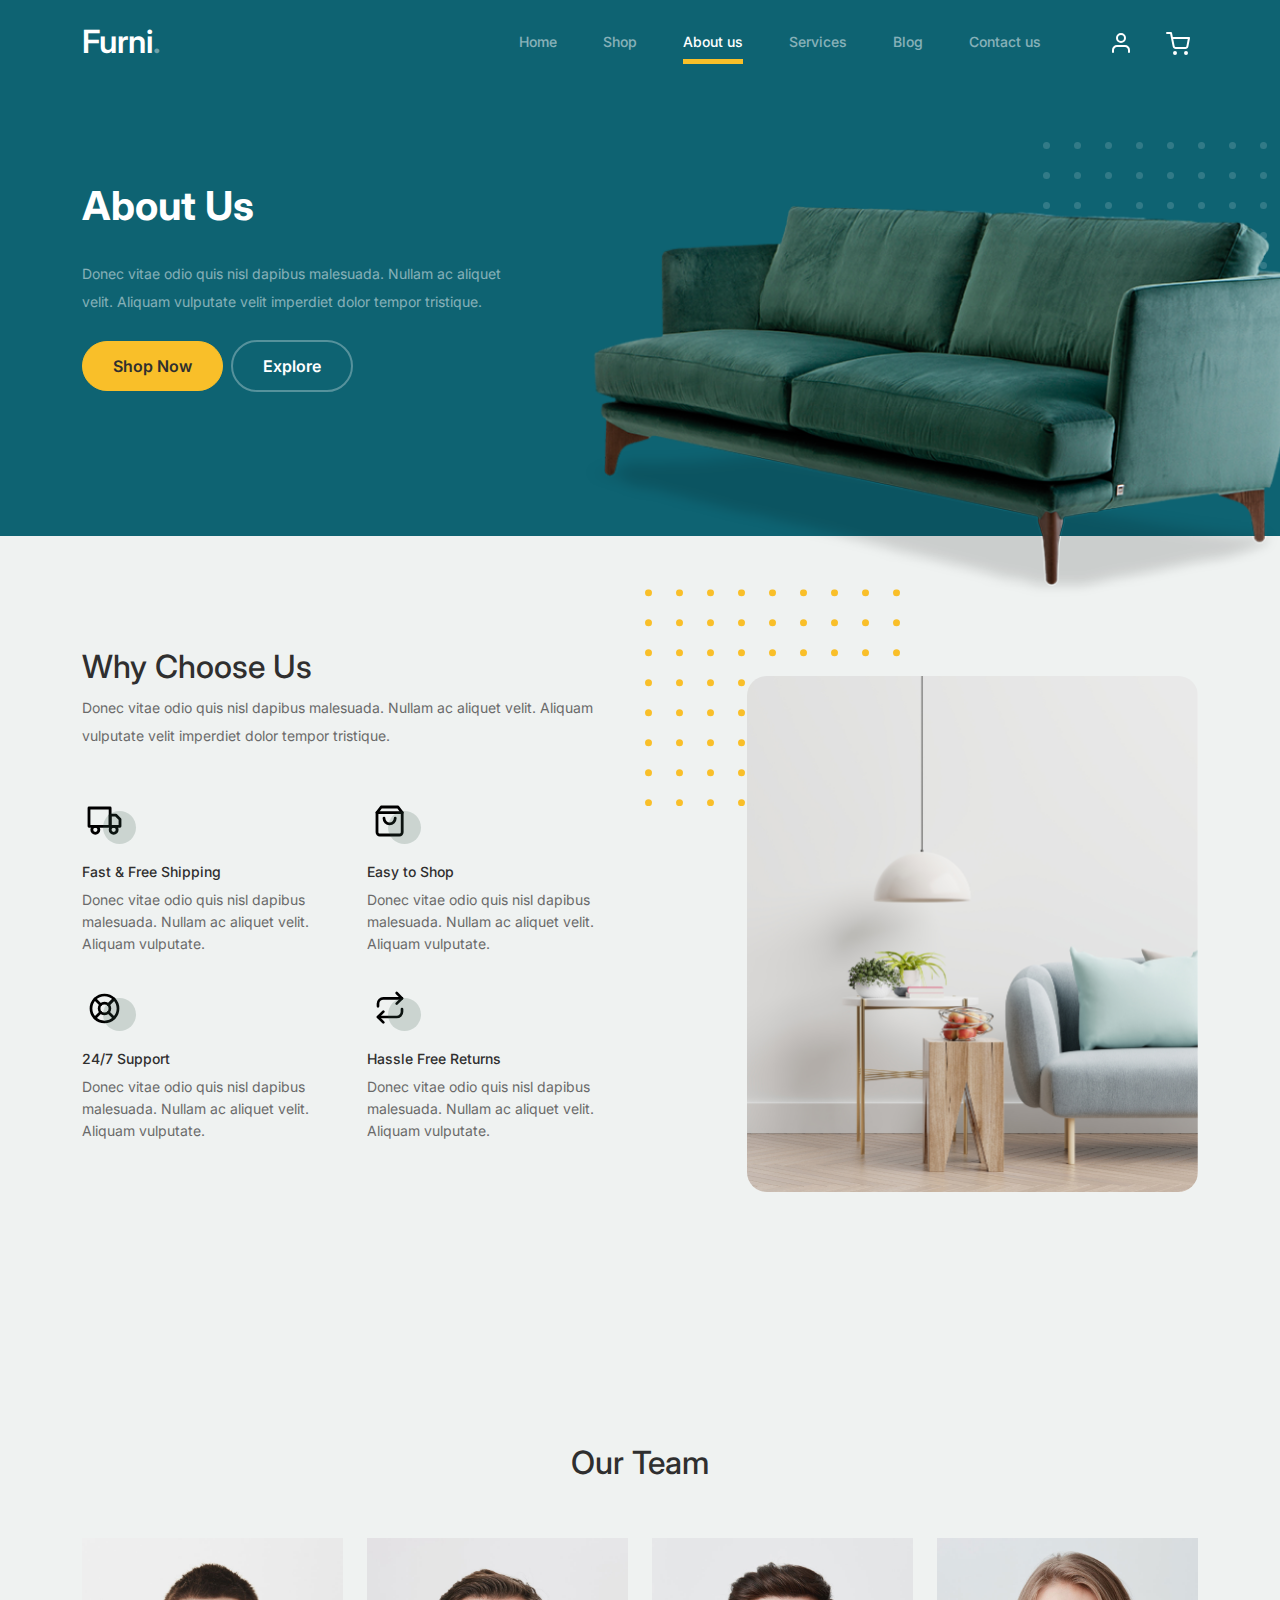
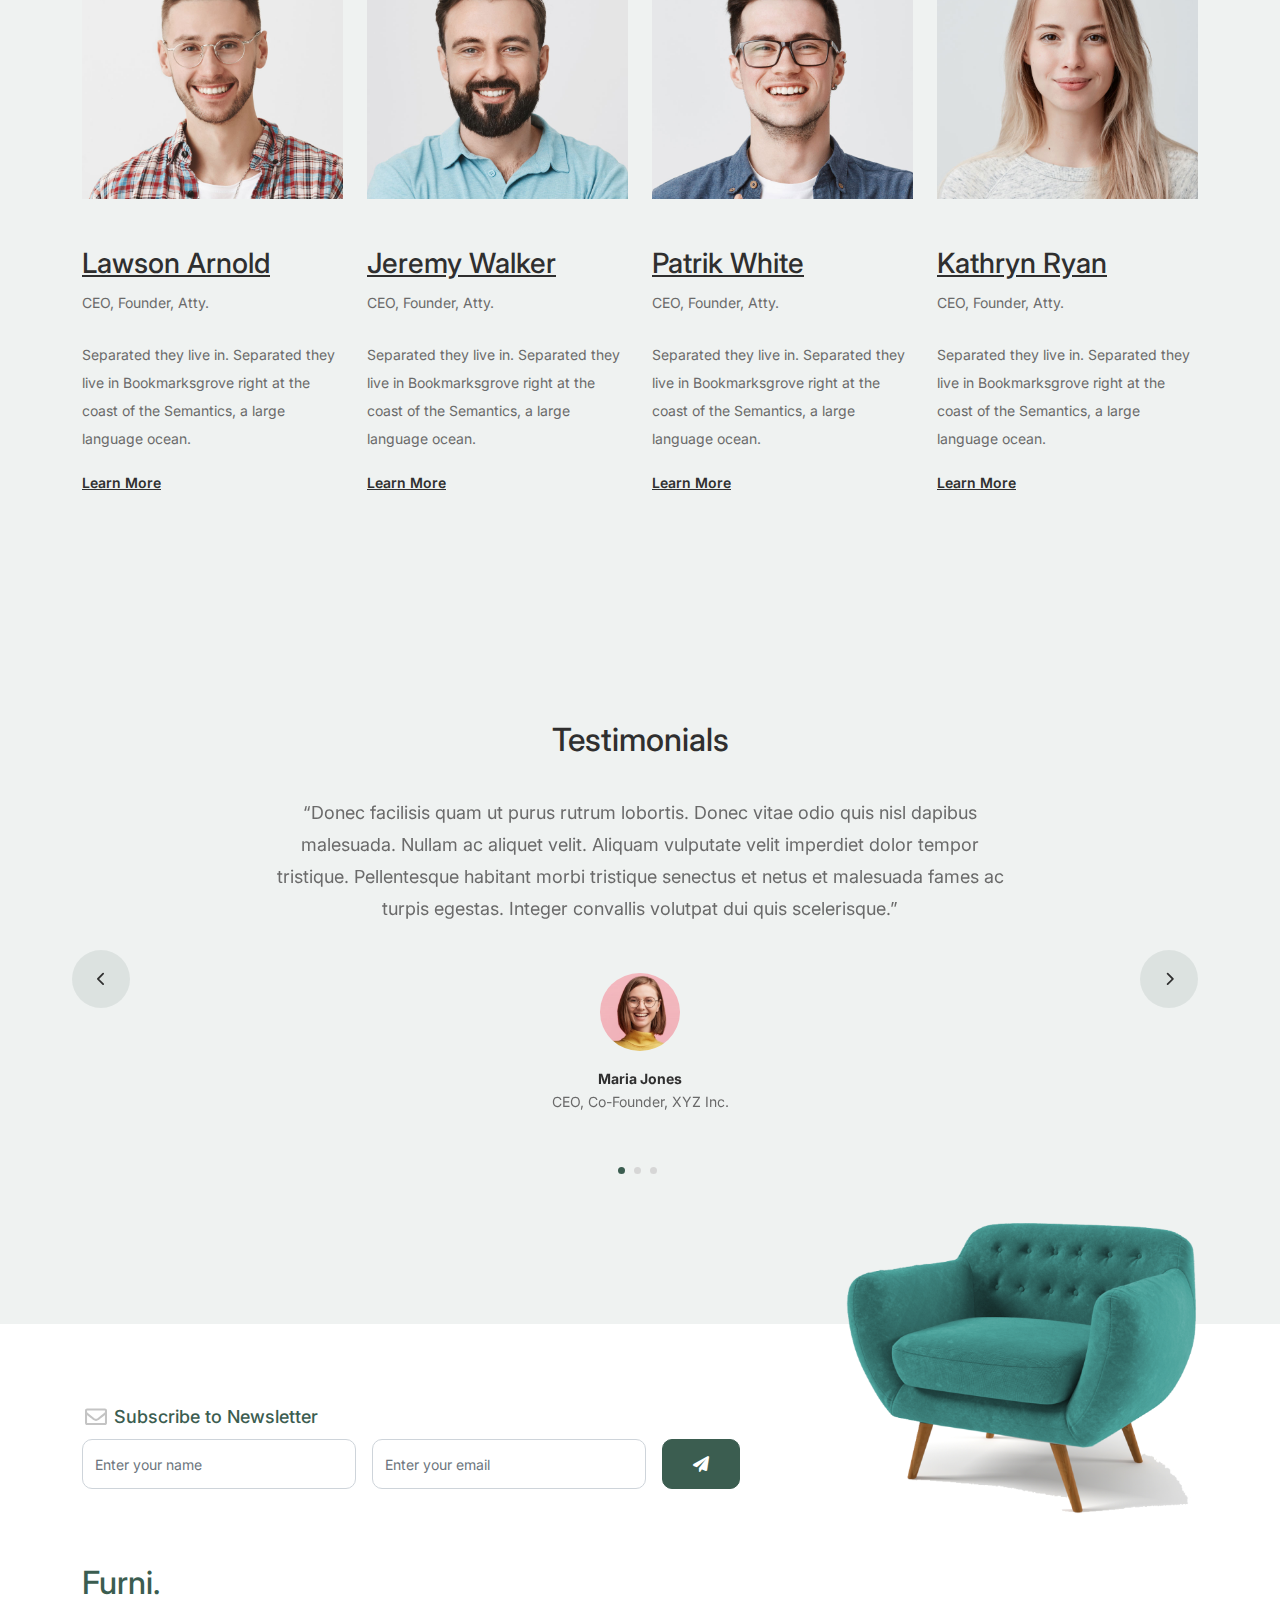
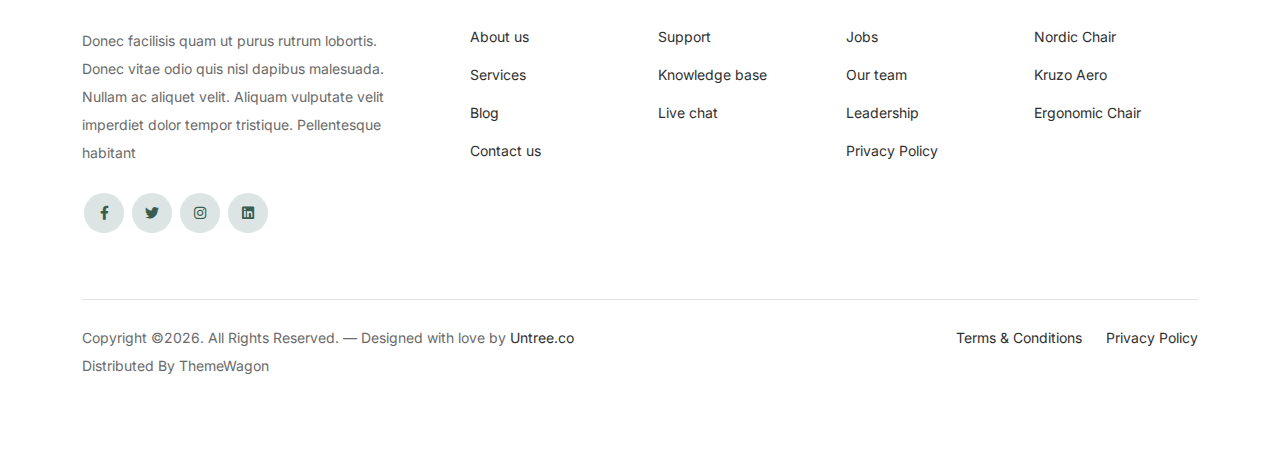
==== ShopSavvy+/about.html @ 0301f214 "Commit 1: Added Folder" ====
<!-- /*
* Bootstrap 5
* Template Name: Furni
* Template Author: Untree.co
* Template URI: https://untree.co/
* License: https://creativecommons.org/licenses/by/3.0/
*/ -->
<!doctype html>
<html lang="en">
<head>
  <meta charset="utf-8">
  <meta name="viewport" content="width=device-width, initial-scale=1, shrink-to-fit=no">
  <meta name="author" content="Untree.co">
  <link rel="shortcut icon" href="favicon.png">

  <meta name="description" content="" />
  <meta name="keywords" content="bootstrap, bootstrap4" />

		<!-- Bootstrap CSS -->
		<link href="css/bootstrap.min.css" rel="stylesheet">
		<link href="https://cdnjs.cloudflare.com/ajax/libs/font-awesome/6.0.0-beta3/css/all.min.css" rel="stylesheet">
		<link href="css/tiny-slider.css" rel="stylesheet">
		<link href="css/style.css" rel="stylesheet">
		<title>Furni Free Bootstrap 5 Template for Furniture and Interior Design Websites by Untree.co </title>
	</head>

	<body>

		<!-- Start Header/Navigation -->
		<nav class="custom-navbar navbar navbar navbar-expand-md navbar-dark bg-dark" arial-label="Furni navigation bar">

			<div class="container">
				<a class="navbar-brand" href="index.html">Furni<span>.</span></a>

				<button class="navbar-toggler" type="button" data-bs-toggle="collapse" data-bs-target="#navbarsFurni" aria-controls="navbarsFurni" aria-expanded="false" aria-label="Toggle navigation">
					<span class="navbar-toggler-icon"></span>
				</button>

				<div class="collapse navbar-collapse" id="navbarsFurni">
					<ul class="custom-navbar-nav navbar-nav ms-auto mb-2 mb-md-0">
						<li class="nav-item ">
							<a class="nav-link" href="index.html">Home</a>
						</li>
						<li><a class="nav-link" href="shop.html">Shop</a></li>
						<li class="active"><a class="nav-link" href="about.html">About us</a></li>
						<li><a class="nav-link" href="services.html">Services</a></li>
						<li><a class="nav-link" href="blog.html">Blog</a></li>
						<li><a class="nav-link" href="contact.html">Contact us</a></li>
					</ul>

					<ul class="custom-navbar-cta navbar-nav mb-2 mb-md-0 ms-5">
						<li><a class="nav-link" href="#"><img src="images/user.svg"></a></li>
						<li><a class="nav-link" href="cart.html"><img src="images/cart.svg"></a></li>
					</ul>
				</div>
			</div>
				
		</nav>
		<!-- End Header/Navigation -->

		<!-- Start Hero Section -->
			<div class="hero">
				<div class="container">
					<div class="row justify-content-between">
						<div class="col-lg-5">
							<div class="intro-excerpt">
								<h1>About Us</h1>
								<p class="mb-4">Donec vitae odio quis nisl dapibus malesuada. Nullam ac aliquet velit. Aliquam vulputate velit imperdiet dolor tempor tristique.</p>
								<p><a href="" class="btn btn-secondary me-2">Shop Now</a><a href="#" class="btn btn-white-outline">Explore</a></p>
							</div>
						</div>
						<div class="col-lg-7">
							<div class="hero-img-wrap">
								<img src="images/couch.png" class="img-fluid">
							</div>
						</div>
					</div>
				</div>
			</div>
		<!-- End Hero Section -->

		

		<!-- Start Why Choose Us Section -->
		<div class="why-choose-section">
			<div class="container">
				<div class="row justify-content-between align-items-center">
					<div class="col-lg-6">
						<h2 class="section-title">Why Choose Us</h2>
						<p>Donec vitae odio quis nisl dapibus malesuada. Nullam ac aliquet velit. Aliquam vulputate velit imperdiet dolor tempor tristique.</p>

						<div class="row my-5">
							<div class="col-6 col-md-6">
								<div class="feature">
									<div class="icon">
										<img src="images/truck.svg" alt="Image" class="imf-fluid">
									</div>
									<h3>Fast &amp; Free Shipping</h3>
									<p>Donec vitae odio quis nisl dapibus malesuada. Nullam ac aliquet velit. Aliquam vulputate.</p>
								</div>
							</div>

							<div class="col-6 col-md-6">
								<div class="feature">
									<div class="icon">
										<img src="images/bag.svg" alt="Image" class="imf-fluid">
									</div>
									<h3>Easy to Shop</h3>
									<p>Donec vitae odio quis nisl dapibus malesuada. Nullam ac aliquet velit. Aliquam vulputate.</p>
								</div>
							</div>

							<div class="col-6 col-md-6">
								<div class="feature">
									<div class="icon">
										<img src="images/support.svg" alt="Image" class="imf-fluid">
									</div>
									<h3>24/7 Support</h3>
									<p>Donec vitae odio quis nisl dapibus malesuada. Nullam ac aliquet velit. Aliquam vulputate.</p>
								</div>
							</div>

							<div class="col-6 col-md-6">
								<div class="feature">
									<div class="icon">
										<img src="images/return.svg" alt="Image" class="imf-fluid">
									</div>
									<h3>Hassle Free Returns</h3>
									<p>Donec vitae odio quis nisl dapibus malesuada. Nullam ac aliquet velit. Aliquam vulputate.</p>
								</div>
							</div>

						</div>
					</div>

					<div class="col-lg-5">
						<div class="img-wrap">
							<img src="images/why-choose-us-img.jpg" alt="Image" class="img-fluid">
						</div>
					</div>

				</div>
			</div>
		</div>
		<!-- End Why Choose Us Section -->

		<!-- Start Team Section -->
		<div class="untree_co-section">
			<div class="container">

				<div class="row mb-5">
					<div class="col-lg-5 mx-auto text-center">
						<h2 class="section-title">Our Team</h2>
					</div>
				</div>

				<div class="row">

					<!-- Start Column 1 -->
					<div class="col-12 col-md-6 col-lg-3 mb-5 mb-md-0">
						<img src="images/person_1.jpg" class="img-fluid mb-5">
						<h3 clas><a href="#"><span class="">Lawson</span> Arnold</a></h3>
            <span class="d-block position mb-4">CEO, Founder, Atty.</span>
            <p>Separated they live in.
            Separated they live in Bookmarksgrove right at the coast of the Semantics, a large language ocean.</p>
            <p class="mb-0"><a href="#" class="more dark">Learn More <span class="icon-arrow_forward"></span></a></p>
					</div> 
					<!-- End Column 1 -->

					<!-- Start Column 2 -->
					<div class="col-12 col-md-6 col-lg-3 mb-5 mb-md-0">
						<img src="images/person_2.jpg" class="img-fluid mb-5">

						<h3 clas><a href="#"><span class="">Jeremy</span> Walker</a></h3>
            <span class="d-block position mb-4">CEO, Founder, Atty.</span>
            <p>Separated they live in.
            Separated they live in Bookmarksgrove right at the coast of the Semantics, a large language ocean.</p>
            <p class="mb-0"><a href="#" class="more dark">Learn More <span class="icon-arrow_forward"></span></a></p>

					</div> 
					<!-- End Column 2 -->

					<!-- Start Column 3 -->
					<div class="col-12 col-md-6 col-lg-3 mb-5 mb-md-0">
						<img src="images/person_3.jpg" class="img-fluid mb-5">
						<h3 clas><a href="#"><span class="">Patrik</span> White</a></h3>
            <span class="d-block position mb-4">CEO, Founder, Atty.</span>
            <p>Separated they live in.
            Separated they live in Bookmarksgrove right at the coast of the Semantics, a large language ocean.</p>
            <p class="mb-0"><a href="#" class="more dark">Learn More <span class="icon-arrow_forward"></span></a></p>
					</div> 
					<!-- End Column 3 -->

					<!-- Start Column 4 -->
					<div class="col-12 col-md-6 col-lg-3 mb-5 mb-md-0">
						<img src="images/person_4.jpg" class="img-fluid mb-5">

						<h3 clas><a href="#"><span class="">Kathryn</span> Ryan</a></h3>
            <span class="d-block position mb-4">CEO, Founder, Atty.</span>
            <p>Separated they live in.
            Separated they live in Bookmarksgrove right at the coast of the Semantics, a large language ocean.</p>
            <p class="mb-0"><a href="#" class="more dark">Learn More <span class="icon-arrow_forward"></span></a></p>

          
					</div> 
					<!-- End Column 4 -->

					

				</div>
			</div>
		</div>
		<!-- End Team Section -->

		

		<!-- Start Testimonial Slider -->
		<div class="testimonial-section before-footer-section">
			<div class="container">
				<div class="row">
					<div class="col-lg-7 mx-auto text-center">
						<h2 class="section-title">Testimonials</h2>
					</div>
				</div>

				<div class="row justify-content-center">
					<div class="col-lg-12">
						<div class="testimonial-slider-wrap text-center">

							<div id="testimonial-nav">
								<span class="prev" data-controls="prev"><span class="fa fa-chevron-left"></span></span>
								<span class="next" data-controls="next"><span class="fa fa-chevron-right"></span></span>
							</div>

							<div class="testimonial-slider">
								
								<div class="item">
									<div class="row justify-content-center">
										<div class="col-lg-8 mx-auto">

											<div class="testimonial-block text-center">
												<blockquote class="mb-5">
													<p>&ldquo;Donec facilisis quam ut purus rutrum lobortis. Donec vitae odio quis nisl dapibus malesuada. Nullam ac aliquet velit. Aliquam vulputate velit imperdiet dolor tempor tristique. Pellentesque habitant morbi tristique senectus et netus et malesuada fames ac turpis egestas. Integer convallis volutpat dui quis scelerisque.&rdquo;</p>
												</blockquote>

												<div class="author-info">
													<div class="author-pic">
														<img src="images/person-1.png" alt="Maria Jones" class="img-fluid">
													</div>
													<h3 class="font-weight-bold">Maria Jones</h3>
													<span class="position d-block mb-3">CEO, Co-Founder, XYZ Inc.</span>
												</div>
											</div>

										</div>
									</div>
								</div> 
								<!-- END item -->

								<div class="item">
									<div class="row justify-content-center">
										<div class="col-lg-8 mx-auto">

											<div class="testimonial-block text-center">
												<blockquote class="mb-5">
													<p>&ldquo;Donec facilisis quam ut purus rutrum lobortis. Donec vitae odio quis nisl dapibus malesuada. Nullam ac aliquet velit. Aliquam vulputate velit imperdiet dolor tempor tristique. Pellentesque habitant morbi tristique senectus et netus et malesuada fames ac turpis egestas. Integer convallis volutpat dui quis scelerisque.&rdquo;</p>
												</blockquote>

												<div class="author-info">
													<div class="author-pic">
														<img src="images/person-1.png" alt="Maria Jones" class="img-fluid">
													</div>
													<h3 class="font-weight-bold">Maria Jones</h3>
													<span class="position d-block mb-3">CEO, Co-Founder, XYZ Inc.</span>
												</div>
											</div>

										</div>
									</div>
								</div> 
								<!-- END item -->

								<div class="item">
									<div class="row justify-content-center">
										<div class="col-lg-8 mx-auto">

											<div class="testimonial-block text-center">
												<blockquote class="mb-5">
													<p>&ldquo;Donec facilisis quam ut purus rutrum lobortis. Donec vitae odio quis nisl dapibus malesuada. Nullam ac aliquet velit. Aliquam vulputate velit imperdiet dolor tempor tristique. Pellentesque habitant morbi tristique senectus et netus et malesuada fames ac turpis egestas. Integer convallis volutpat dui quis scelerisque.&rdquo;</p>
												</blockquote>

												<div class="author-info">
													<div class="author-pic">
														<img src="images/person-1.png" alt="Maria Jones" class="img-fluid">
													</div>
													<h3 class="font-weight-bold">Maria Jones</h3>
													<span class="position d-block mb-3">CEO, Co-Founder, XYZ Inc.</span>
												</div>
											</div>

										</div>
									</div>
								</div> 
								<!-- END item -->

							</div>

						</div>
					</div>
				</div>
			</div>
		</div>
		<!-- End Testimonial Slider -->

		

		<!-- Start Footer Section -->
		<footer class="footer-section">
			<div class="container relative">

				<div class="sofa-img">
					<img src="images/sofa.png" alt="Image" class="img-fluid">
				</div>

				<div class="row">
					<div class="col-lg-8">
						<div class="subscription-form">
							<h3 class="d-flex align-items-center"><span class="me-1"><img src="images/envelope-outline.svg" alt="Image" class="img-fluid"></span><span>Subscribe to Newsletter</span></h3>

							<form action="#" class="row g-3">
								<div class="col-auto">
									<input type="text" class="form-control" placeholder="Enter your name">
								</div>
								<div class="col-auto">
									<input type="email" class="form-control" placeholder="Enter your email">
								</div>
								<div class="col-auto">
									<button class="btn btn-primary">
										<span class="fa fa-paper-plane"></span>
									</button>
								</div>
							</form>

						</div>
					</div>
				</div>

				<div class="row g-5 mb-5">
					<div class="col-lg-4">
						<div class="mb-4 footer-logo-wrap"><a href="#" class="footer-logo">Furni<span>.</span></a></div>
						<p class="mb-4">Donec facilisis quam ut purus rutrum lobortis. Donec vitae odio quis nisl dapibus malesuada. Nullam ac aliquet velit. Aliquam vulputate velit imperdiet dolor tempor tristique. Pellentesque habitant</p>

						<ul class="list-unstyled custom-social">
							<li><a href="#"><span class="fa fa-brands fa-facebook-f"></span></a></li>
							<li><a href="#"><span class="fa fa-brands fa-twitter"></span></a></li>
							<li><a href="#"><span class="fa fa-brands fa-instagram"></span></a></li>
							<li><a href="#"><span class="fa fa-brands fa-linkedin"></span></a></li>
						</ul>
					</div>

					<div class="col-lg-8">
						<div class="row links-wrap">
							<div class="col-6 col-sm-6 col-md-3">
								<ul class="list-unstyled">
									<li><a href="#">About us</a></li>
									<li><a href="#">Services</a></li>
									<li><a href="#">Blog</a></li>
									<li><a href="#">Contact us</a></li>
								</ul>
							</div>

							<div class="col-6 col-sm-6 col-md-3">
								<ul class="list-unstyled">
									<li><a href="#">Support</a></li>
									<li><a href="#">Knowledge base</a></li>
									<li><a href="#">Live chat</a></li>
								</ul>
							</div>

							<div class="col-6 col-sm-6 col-md-3">
								<ul class="list-unstyled">
									<li><a href="#">Jobs</a></li>
									<li><a href="#">Our team</a></li>
									<li><a href="#">Leadership</a></li>
									<li><a href="#">Privacy Policy</a></li>
								</ul>
							</div>

							<div class="col-6 col-sm-6 col-md-3">
								<ul class="list-unstyled">
									<li><a href="#">Nordic Chair</a></li>
									<li><a href="#">Kruzo Aero</a></li>
									<li><a href="#">Ergonomic Chair</a></li>
								</ul>
							</div>
						</div>
					</div>

				</div>

				<div class="border-top copyright">
					<div class="row pt-4">
						<div class="col-lg-6">
							<p class="mb-2 text-center text-lg-start">Copyright &copy;<script>document.write(new Date().getFullYear());</script>. All Rights Reserved. &mdash; Designed with love by <a href="https://untree.co">Untree.co</a> Distributed By <a hreff="https://themewagon.com">ThemeWagon</a>  <!-- License information: https://untree.co/license/ -->
            </p>
						</div>

						<div class="col-lg-6 text-center text-lg-end">
							<ul class="list-unstyled d-inline-flex ms-auto">
								<li class="me-4"><a href="#">Terms &amp; Conditions</a></li>
								<li><a href="#">Privacy Policy</a></li>
							</ul>
						</div>

					</div>
				</div>

			</div>
		</footer>
		<!-- End Footer Section -->	


		<script src="js/bootstrap.bundle.min.js"></script>
		<script src="js/tiny-slider.js"></script>
		<script src="js/custom.js"></script>
	</body>

</html>
---- ShopSavvy+/css/tiny-slider.css ----
.tns-outer{padding:0 !important}.tns-outer [hidden]{display:none !important}.tns-outer [aria-controls],.tns-outer [data-action]{cursor:pointer}.tns-slider{-webkit-transition:all 0s;-moz-transition:all 0s;transition:all 0s}.tns-slider>.tns-item{-webkit-box-sizing:border-box;-moz-box-sizing:border-box;box-sizing:border-box}.tns-horizontal.tns-subpixel{white-space:nowrap}.tns-horizontal.tns-subpixel>.tns-item{display:inline-block;vertical-align:top;white-space:normal}.tns-horizontal.tns-no-subpixel:after{content:'';display:table;clear:both}.tns-horizontal.tns-no-subpixel>.tns-item{float:left}.tns-horizontal.tns-carousel.tns-no-subpixel>.tns-item{margin-right:-100%}.tns-no-calc{position:relative;left:0}.tns-gallery{position:relative;left:0;min-height:1px}.tns-gallery>.tns-item{position:absolute;left:-100%;-webkit-transition:transform 0s, opacity 0s;-moz-transition:transform 0s, opacity 0s;transition:transform 0s, opacity 0s}.tns-gallery>.tns-slide-active{position:relative;left:auto !important}.tns-gallery>.tns-moving{-webkit-transition:all 0.25s;-moz-transition:all 0.25s;transition:all 0.25s}.tns-autowidth{display:inline-block}.tns-lazy-img{-webkit-transition:opacity 0.6s;-moz-transition:opacity 0.6s;transition:opacity 0.6s;opacity:0.6}.tns-lazy-img.tns-complete{opacity:1}.tns-ah{-webkit-transition:height 0s;-moz-transition:height 0s;transition:height 0s}.tns-ovh{overflow:hidden}.tns-visually-hidden{position:absolute;left:-10000em}.tns-transparent{opacity:0;visibility:hidden}.tns-fadeIn{opacity:1;filter:alpha(opacity=100);z-index:0}.tns-normal,.tns-fadeOut{opacity:0;filter:alpha(opacity=0);z-index:-1}.tns-vpfix{white-space:nowrap}.tns-vpfix>div,.tns-vpfix>li{display:inline-block}.tns-t-subp2{margin:0 auto;width:310px;position:relative;height:10px;overflow:hidden}.tns-t-ct{width:2333.3333333%;width:-webkit-calc(100% * 70 / 3);width:-moz-calc(100% * 70 / 3);width:calc(100% * 70 / 3);position:absolute;right:0}.tns-t-ct:after{content:'';display:table;clear:both}.tns-t-ct>div{width:1.4285714%;width:-webkit-calc(100% / 70);width:-moz-calc(100% / 70);width:calc(100% / 70);height:10px;float:left}

/*# sourceMappingURL=sourcemaps/tiny-slider.css.map */
---- ShopSavvy+/css/style.css ----
/*
* Template Name: UntreeStore
* Template Author: Untree.co
* Author URI: https://untree.co/
* License: https://creativecommons.org/licenses/by/3.0/
*/
@import url('https://fonts.googleapis.com/css2?family=Inter:wght@400;500;600;700;800&display=swap');
body {
  overflow-x: hidden;
  position: relative;
}

body {
  font-family: 'Inter', sans-serif;
  font-weight: 400;
  line-height: 28px;
  color: #6a6a6a;
  font-size: 14px;
  background-color: #eff2f1;
}

a {
  text-decoration: none;
  -webkit-transition: 0.3s all ease;
  -o-transition: 0.3s all ease;
  transition: 0.3s all ease;
  color: #2f2f2f;
  text-decoration: underline;
}
a:hover {
  color: #2f2f2f;
  text-decoration: none;
}
a.more {
  font-weight: 600;
}

.custom-navbar {
  background: rgb(14, 99, 114) !important;
  padding-top: 20px;
  padding-bottom: 20px;
}
.custom-navbar .navbar-brand {
  font-size: 32px;
  font-weight: 600;
}
.custom-navbar .navbar-brand > span {
  opacity: 0.4;
}
.custom-navbar .navbar-toggler {
  border-color: transparent;
}
.custom-navbar .navbar-toggler:active,
.custom-navbar .navbar-toggler:focus {
  -webkit-box-shadow: none;
  box-shadow: none;
  outline: none;
}
@media (min-width: 992px) {
  .custom-navbar .custom-navbar-nav li {
    margin-left: 15px;
    margin-right: 15px;
  }
}
.custom-navbar .custom-navbar-nav li a {
  font-weight: 500;
  color: #ffffff !important;
  opacity: 0.5;
  -webkit-transition: 0.3s all ease;
  -o-transition: 0.3s all ease;
  transition: 0.3s all ease;
  position: relative;
}
@media (min-width: 768px) {
  .custom-navbar .custom-navbar-nav li a:before {
    content: '';
    position: absolute;
    bottom: 0;
    left: 8px;
    right: 8px;
    background: #f9bf29;
    height: 5px;
    opacity: 1;
    visibility: visible;
    width: 0;
    -webkit-transition: 0.15s all ease-out;
    -o-transition: 0.15s all ease-out;
    transition: 0.15s all ease-out;
  }
}
.custom-navbar .custom-navbar-nav li a:hover {
  opacity: 1;
}
.custom-navbar .custom-navbar-nav li a:hover:before {
  width: calc(100% - 16px);
}
.custom-navbar .custom-navbar-nav li.active a {
  opacity: 1;
}
.custom-navbar .custom-navbar-nav li.active a:before {
  width: calc(100% - 16px);
}
.custom-navbar .custom-navbar-cta {
  margin-left: 0 !important;
  -webkit-box-orient: horizontal;
  -webkit-box-direction: normal;
  -ms-flex-direction: row;
  flex-direction: row;
}
@media (min-width: 768px) {
  .custom-navbar .custom-navbar-cta {
    margin-left: 40px !important;
  }
}
.custom-navbar .custom-navbar-cta li {
  margin-left: 0px;
  margin-right: 0px;
}
.custom-navbar .custom-navbar-cta li:first-child {
  margin-right: 20px;
}

.hero {
  background: rgb(14, 99, 114);
  padding: calc(4rem - 30px) 0 0rem 0;
}
@media (min-width: 768px) {
  .hero {
    padding: calc(4rem - 30px) 0 4rem 0;
  }
}
@media (min-width: 992px) {
  .hero {
    padding: calc(8rem - 30px) 0 8rem 0;
  }
}
.hero .intro-excerpt {
  position: relative;
  z-index: 4;
}
@media (min-width: 992px) {
  .hero .intro-excerpt {
    max-width: 450px;
  }
}
.hero h1 {
  font-weight: 700;
  color: #ffffff;
  margin-bottom: 30px;
}
@media (min-width: 1400px) {
  .hero h1 {
    font-size: 54px;
  }
}
.hero p {
  color: rgba(255, 255, 255, 0.5);
  margin-botom: 30px;
}
.hero .hero-img-wrap {
  position: relative;
}
.hero .hero-img-wrap img {
  position: relative;
  top: 0px;
  right: 0px;
  z-index: 2;
  max-width: 780px;
  left: -20px;
}
@media (min-width: 768px) {
  .hero .hero-img-wrap img {
    right: 0px;
    left: -100px;
  }
}
@media (min-width: 992px) {
  .hero .hero-img-wrap img {
    left: 0px;
    top: -80px;
    position: absolute;
    right: -50px;
  }
}
@media (min-width: 1200px) {
  .hero .hero-img-wrap img {
    left: 0px;
    top: -80px;
    right: -100px;
  }
}
.hero .hero-img-wrap:after {
  content: '';
  position: absolute;
  width: 255px;
  height: 217px;
  background-image: url('../images/dots-light.svg');
  background-size: contain;
  background-repeat: no-repeat;
  right: -100px;
  top: -0px;
}
@media (min-width: 1200px) {
  .hero .hero-img-wrap:after {
    top: -40px;
  }
}

.btn {
  font-weight: 600;
  padding: 12px 30px;
  border-radius: 30px;
  color: #ffffff;
  background: #2f2f2f;
  border-color: #2f2f2f;
}
.btn:hover {
  color: #ffffff;
  background: #222222;
  border-color: #222222;
}
.btn:active,
.btn:focus {
  outline: none !important;
  -webkit-box-shadow: none;
  box-shadow: none;
}
.btn.btn-primary {
  background: #3b5d50;
  border-color: #3b5d50;
}
.btn.btn-primary:hover {
  background: #314d43;
  border-color: #314d43;
}
.btn.btn-secondary {
  color: #2f2f2f;
  background: #f9bf29;
  border-color: #f9bf29;
}
.btn.btn-secondary:hover {
  background: #f8b810;
  border-color: #f8b810;
}
.btn.btn-white-outline {
  background: transparent;
  border-width: 2px;
  border-color: rgba(255, 255, 255, 0.3);
}
.btn.btn-white-outline:hover {
  border-color: white;
  color: #ffffff;
}

.section-title {
  color: #2f2f2f;
}

.product-section {
  padding: 7rem 0;
}
.product-section .product-item {
  text-align: center;
  text-decoration: none;
  display: block;
  position: relative;
  padding-bottom: 50px;
  cursor: pointer;
}
.product-section .product-item .product-thumbnail {
  margin-bottom: 30px;
  position: relative;
  top: 0;
  -webkit-transition: 0.3s all ease;
  -o-transition: 0.3s all ease;
  transition: 0.3s all ease;
}
.product-section .product-item h3 {
  font-weight: 600;
  font-size: 16px;
}
.product-section .product-item strong {
  font-weight: 800 !important;
  font-size: 18px !important;
}
.product-section .product-item h3,
.product-section .product-item strong {
  color: #2f2f2f;
  text-decoration: none;
}
.product-section .product-item .icon-cross {
  position: absolute;
  width: 35px;
  height: 35px;
  display: inline-block;
  background: #2f2f2f;
  bottom: 15px;
  left: 50%;
  -webkit-transform: translateX(-50%);
  -ms-transform: translateX(-50%);
  transform: translateX(-50%);
  margin-bottom: -17.5px;
  border-radius: 50%;
  opacity: 0;
  visibility: hidden;
  -webkit-transition: 0.3s all ease;
  -o-transition: 0.3s all ease;
  transition: 0.3s all ease;
}
.product-section .product-item .icon-cross img {
  position: absolute;
  left: 50%;
  top: 50%;
  -webkit-transform: translate(-50%, -50%);
  -ms-transform: translate(-50%, -50%);
  transform: translate(-50%, -50%);
}
.product-section .product-item:before {
  bottom: 0;
  left: 0;
  right: 0;
  position: absolute;
  content: '';
  background: #dce5e4;
  height: 0%;
  z-index: -1;
  border-radius: 10px;
  -webkit-transition: 0.3s all ease;
  -o-transition: 0.3s all ease;
  transition: 0.3s all ease;
}
.product-section .product-item:hover .product-thumbnail {
  top: -25px;
}
.product-section .product-item:hover .icon-cross {
  bottom: 0;
  opacity: 1;
  visibility: visible;
}
.product-section .product-item:hover:before {
  height: 70%;
}

.why-choose-section {
  padding: 7rem 0;
}
.why-choose-section .img-wrap {
  position: relative;
}
.why-choose-section .img-wrap:before {
  position: absolute;
  content: '';
  width: 255px;
  height: 217px;
  background-image: url('../images/dots-yellow.svg');
  background-repeat: no-repeat;
  background-size: contain;
  -webkit-transform: translate(-40%, -40%);
  -ms-transform: translate(-40%, -40%);
  transform: translate(-40%, -40%);
  z-index: -1;
}
.why-choose-section .img-wrap img {
  border-radius: 20px;
}

.feature {
  margin-bottom: 30px;
}
.feature .icon {
  display: inline-block;
  position: relative;
  margin-bottom: 20px;
}
.feature .icon:before {
  content: '';
  width: 33px;
  height: 33px;
  position: absolute;
  background: rgba(59, 93, 80, 0.2);
  border-radius: 50%;
  right: -8px;
  bottom: 0;
}
.feature h3 {
  font-size: 14px;
  color: #2f2f2f;
}
.feature p {
  font-size: 14px;
  line-height: 22px;
  color: #6a6a6a;
}

.we-help-section {
  padding: 7rem 0;
}
.we-help-section .imgs-grid {
  display: -ms-grid;
  display: grid;
  -ms-grid-columns: (1fr) [27];
  grid-template-columns: repeat(27, 1fr);
  position: relative;
}
.we-help-section .imgs-grid:before {
  position: absolute;
  content: '';
  width: 255px;
  height: 217px;
  background-image: url('../images/dots-green.svg');
  background-size: contain;
  background-repeat: no-repeat;
  -webkit-transform: translate(-40%, -40%);
  -ms-transform: translate(-40%, -40%);
  transform: translate(-40%, -40%);
  z-index: -1;
}
.we-help-section .imgs-grid .grid {
  position: relative;
}
.we-help-section .imgs-grid .grid img {
  border-radius: 20px;
  max-width: 100%;
}
.we-help-section .imgs-grid .grid.grid-1 {
  -ms-grid-column: 1;
  -ms-grid-column-span: 18;
  grid-column: 1 / span 18;
  -ms-grid-row: 1;
  -ms-grid-row-span: 27;
  grid-row: 1 / span 27;
}
.we-help-section .imgs-grid .grid.grid-2 {
  -ms-grid-column: 19;
  -ms-grid-column-span: 27;
  grid-column: 19 / span 27;
  -ms-grid-row: 1;
  -ms-grid-row-span: 5;
  grid-row: 1 / span 5;
  padding-left: 20px;
}
.we-help-section .imgs-grid .grid.grid-3 {
  -ms-grid-column: 14;
  -ms-grid-column-span: 16;
  grid-column: 14 / span 16;
  -ms-grid-row: 6;
  -ms-grid-row-span: 27;
  grid-row: 6 / span 27;
  padding-top: 20px;
}

.custom-list {
  width: 100%;
}
.custom-list li {
  display: inline-block;
  width: calc(50% - 20px);
  margin-bottom: 12px;
  line-height: 1.5;
  position: relative;
  padding-left: 20px;
}
.custom-list li:before {
  content: '';
  width: 8px;
  height: 8px;
  border-radius: 50%;
  border: 2px solid #3b5d50;
  position: absolute;
  left: 0;
  top: 8px;
}

.popular-product {
  padding: 0 0 7rem 0;
}
.popular-product .product-item-sm h3 {
  font-size: 14px;
  font-weight: 700;
  color: #2f2f2f;
}
.popular-product .product-item-sm a {
  text-decoration: none;
  color: #2f2f2f;
  -webkit-transition: 0.3s all ease;
  -o-transition: 0.3s all ease;
  transition: 0.3s all ease;
}
.popular-product .product-item-sm a:hover {
  color: rgba(47, 47, 47, 0.5);
}
.popular-product .product-item-sm p {
  line-height: 1.4;
  margin-bottom: 10px;
  font-size: 14px;
}
.popular-product .product-item-sm .thumbnail {
  margin-right: 10px;
  -webkit-box-flex: 0;
  -ms-flex: 0 0 120px;
  flex: 0 0 120px;
  position: relative;
}
.popular-product .product-item-sm .thumbnail:before {
  content: '';
  position: absolute;
  border-radius: 20px;
  background: #dce5e4;
  width: 98px;
  height: 98px;
  top: 50%;
  left: 50%;
  -webkit-transform: translate(-50%, -50%);
  -ms-transform: translate(-50%, -50%);
  transform: translate(-50%, -50%);
  z-index: -1;
}

.testimonial-section {
  padding: 3rem 0 7rem 0;
}

.testimonial-slider-wrap {
  position: relative;
}
.testimonial-slider-wrap .tns-inner {
  padding-top: 30px;
}
.testimonial-slider-wrap .item .testimonial-block blockquote {
  font-size: 16px;
}
@media (min-width: 768px) {
  .testimonial-slider-wrap .item .testimonial-block blockquote {
    line-height: 32px;
    font-size: 18px;
  }
}
.testimonial-slider-wrap .item .testimonial-block .author-info .author-pic {
  margin-bottom: 20px;
}
.testimonial-slider-wrap .item .testimonial-block .author-info .author-pic img {
  max-width: 80px;
  border-radius: 50%;
}
.testimonial-slider-wrap .item .testimonial-block .author-info h3 {
  font-size: 14px;
  font-weight: 700;
  color: #2f2f2f;
  margin-bottom: 0;
}
.testimonial-slider-wrap #testimonial-nav {
  position: absolute;
  top: 50%;
  z-index: 99;
  width: 100%;
  display: none;
}
@media (min-width: 768px) {
  .testimonial-slider-wrap #testimonial-nav {
    display: block;
  }
}
.testimonial-slider-wrap #testimonial-nav > span {
  cursor: pointer;
  position: absolute;
  width: 58px;
  height: 58px;
  line-height: 58px;
  border-radius: 50%;
  background: rgba(59, 93, 80, 0.1);
  color: #2f2f2f;
  -webkit-transition: 0.3s all ease;
  -o-transition: 0.3s all ease;
  transition: 0.3s all ease;
}
.testimonial-slider-wrap #testimonial-nav > span:hover {
  background: #3b5d50;
  color: #ffffff;
}
.testimonial-slider-wrap #testimonial-nav .prev {
  left: -10px;
}
.testimonial-slider-wrap #testimonial-nav .next {
  right: 0;
}
.testimonial-slider-wrap .tns-nav {
  position: absolute;
  bottom: -50px;
  left: 50%;
  -webkit-transform: translateX(-50%);
  -ms-transform: translateX(-50%);
  transform: translateX(-50%);
}
.testimonial-slider-wrap .tns-nav button {
  background: none;
  border: none;
  display: inline-block;
  position: relative;
  width: 0 !important;
  height: 7px !important;
  margin: 2px;
}
.testimonial-slider-wrap .tns-nav button:active,
.testimonial-slider-wrap .tns-nav button:focus,
.testimonial-slider-wrap .tns-nav button:hover {
  outline: none;
  -webkit-box-shadow: none;
  box-shadow: none;
  background: none;
}
.testimonial-slider-wrap .tns-nav button:before {
  display: block;
  width: 7px;
  height: 7px;
  left: 0;
  top: 0;
  position: absolute;
  content: '';
  border-radius: 50%;
  -webkit-transition: 0.3s all ease;
  -o-transition: 0.3s all ease;
  transition: 0.3s all ease;
  background-color: #d6d6d6;
}
.testimonial-slider-wrap .tns-nav button:hover:before,
.testimonial-slider-wrap .tns-nav button.tns-nav-active:before {
  background-color: #3b5d50;
}

.before-footer-section {
  padding: 7rem 0 12rem 0 !important;
}

.blog-section {
  padding: 7rem 0 12rem 0;
}
.blog-section .post-entry a {
  text-decoration: none;
}
.blog-section .post-entry .post-thumbnail {
  display: block;
  margin-bottom: 20px;
}
.blog-section .post-entry .post-thumbnail img {
  border-radius: 20px;
  -webkit-transition: 0.3s all ease;
  -o-transition: 0.3s all ease;
  transition: 0.3s all ease;
}
.blog-section .post-entry .post-content-entry {
  padding-left: 15px;
  padding-right: 15px;
}
.blog-section .post-entry .post-content-entry h3 {
  font-size: 16px;
  margin-bottom: 0;
  font-weight: 600;
  margin-bottom: 7px;
}
.blog-section .post-entry .post-content-entry .meta {
  font-size: 14px;
}
.blog-section .post-entry .post-content-entry .meta a {
  font-weight: 600;
}
.blog-section .post-entry:hover .post-thumbnail img,
.blog-section .post-entry:focus .post-thumbnail img {
  opacity: 0.7;
}

.footer-section {
  padding: 80px 0;
  background: #ffffff;
}
.footer-section .relative {
  position: relative;
}
.footer-section a {
  text-decoration: none;
  color: #2f2f2f;
  -webkit-transition: 0.3s all ease;
  -o-transition: 0.3s all ease;
  transition: 0.3s all ease;
}
.footer-section a:hover {
  color: rgba(47, 47, 47, 0.5);
}
.footer-section .subscription-form {
  margin-bottom: 40px;
  position: relative;
  z-index: 2;
  margin-top: 100px;
}
@media (min-width: 992px) {
  .footer-section .subscription-form {
    margin-top: 0px;
    margin-bottom: 80px;
  }
}
.footer-section .subscription-form h3 {
  font-size: 18px;
  font-weight: 500;
  color: #3b5d50;
}
.footer-section .subscription-form .form-control {
  height: 50px;
  border-radius: 10px;
  font-family: 'Inter', sans-serif;
}
.footer-section .subscription-form .form-control:active,
.footer-section .subscription-form .form-control:focus {
  outline: none;
  -webkit-box-shadow: none;
  box-shadow: none;
  border-color: #3b5d50;
  -webkit-box-shadow: 0 1px 4px 0 rgba(0, 0, 0, 0.2);
  box-shadow: 0 1px 4px 0 rgba(0, 0, 0, 0.2);
}
.footer-section .subscription-form .form-control::-webkit-input-placeholder {
  font-size: 14px;
}
.footer-section .subscription-form .form-control::-moz-placeholder {
  font-size: 14px;
}
.footer-section .subscription-form .form-control:-ms-input-placeholder {
  font-size: 14px;
}
.footer-section .subscription-form .form-control:-moz-placeholder {
  font-size: 14px;
}
.footer-section .subscription-form .btn {
  border-radius: 10px !important;
}
.footer-section .sofa-img {
  position: absolute;
  top: -200px;
  z-index: 1;
  right: 0;
}
.footer-section .sofa-img img {
  max-width: 380px;
}
.footer-section .links-wrap {
  margin-top: 0px;
}
@media (min-width: 992px) {
  .footer-section .links-wrap {
    margin-top: 54px;
  }
}
.footer-section .links-wrap ul li {
  margin-bottom: 10px;
}
.footer-section .footer-logo-wrap .footer-logo {
  font-size: 32px;
  font-weight: 500;
  text-decoration: none;
  color: #3b5d50;
}
.footer-section .custom-social li {
  margin: 2px;
  display: inline-block;
}
.footer-section .custom-social li a {
  width: 40px;
  height: 40px;
  text-align: center;
  line-height: 40px;
  display: inline-block;
  background: #dce5e4;
  color: #3b5d50;
  border-radius: 50%;
}
.footer-section .custom-social li a:hover {
  background: #3b5d50;
  color: #ffffff;
}
.footer-section .border-top {
  border-color: #dce5e4;
}
.footer-section .border-top.copyright {
  font-size: 14px !important;
}

.untree_co-section {
  padding: 7rem 0;
}

.form-control {
  height: 50px;
  border-radius: 10px;
  font-family: 'Inter', sans-serif;
}
.form-control:active,
.form-control:focus {
  outline: none;
  -webkit-box-shadow: none;
  box-shadow: none;
  border-color: #3b5d50;
  -webkit-box-shadow: 0 1px 4px 0 rgba(0, 0, 0, 0.2);
  box-shadow: 0 1px 4px 0 rgba(0, 0, 0, 0.2);
}
.form-control::-webkit-input-placeholder {
  font-size: 14px;
}
.form-control::-moz-placeholder {
  font-size: 14px;
}
.form-control:-ms-input-placeholder {
  font-size: 14px;
}
.form-control:-moz-placeholder {
  font-size: 14px;
}

.service {
  line-height: 1.5;
}
.service .service-icon {
  border-radius: 10px;
  -webkit-box-flex: 0;
  -ms-flex: 0 0 50px;
  flex: 0 0 50px;
  height: 50px;
  line-height: 50px;
  text-align: center;
  background: #3b5d50;
  margin-right: 20px;
  color: #ffffff;
}

textarea {
  height: auto !important;
}

.site-blocks-table {
  overflow: auto;
}
.site-blocks-table .product-thumbnail {
  width: 200px;
}
.site-blocks-table .btn {
  padding: 2px 10px;
}
.site-blocks-table thead th {
  padding: 30px;
  text-align: center;
  border-width: 0px !important;
  vertical-align: middle;
  color: rgba(0, 0, 0, 0.8);
  font-size: 18px;
}
.site-blocks-table td {
  padding: 20px;
  text-align: center;
  vertical-align: middle;
  color: rgba(0, 0, 0, 0.8);
}
.site-blocks-table tbody tr:first-child td {
  border-top: 1px solid #3b5d50 !important;
}
.site-blocks-table .btn {
  background: none !important;
  color: #000000;
  border: none;
  height: auto !important;
}

.site-block-order-table th {
  border-top: none !important;
  border-bottom-width: 1px !important;
}

.site-block-order-table td,
.site-block-order-table th {
  color: #000000;
}

.couponcode-wrap input {
  border-radius: 10px !important;
}

.text-primary {
  color: #3b5d50 !important;
}

.thankyou-icon {
  position: relative;
  color: #3b5d50;
}
.thankyou-icon:before {
  position: absolute;
  content: '';
  width: 50px;
  height: 50px;
  border-radius: 50%;
  background: rgba(59, 93, 80, 0.2);
}
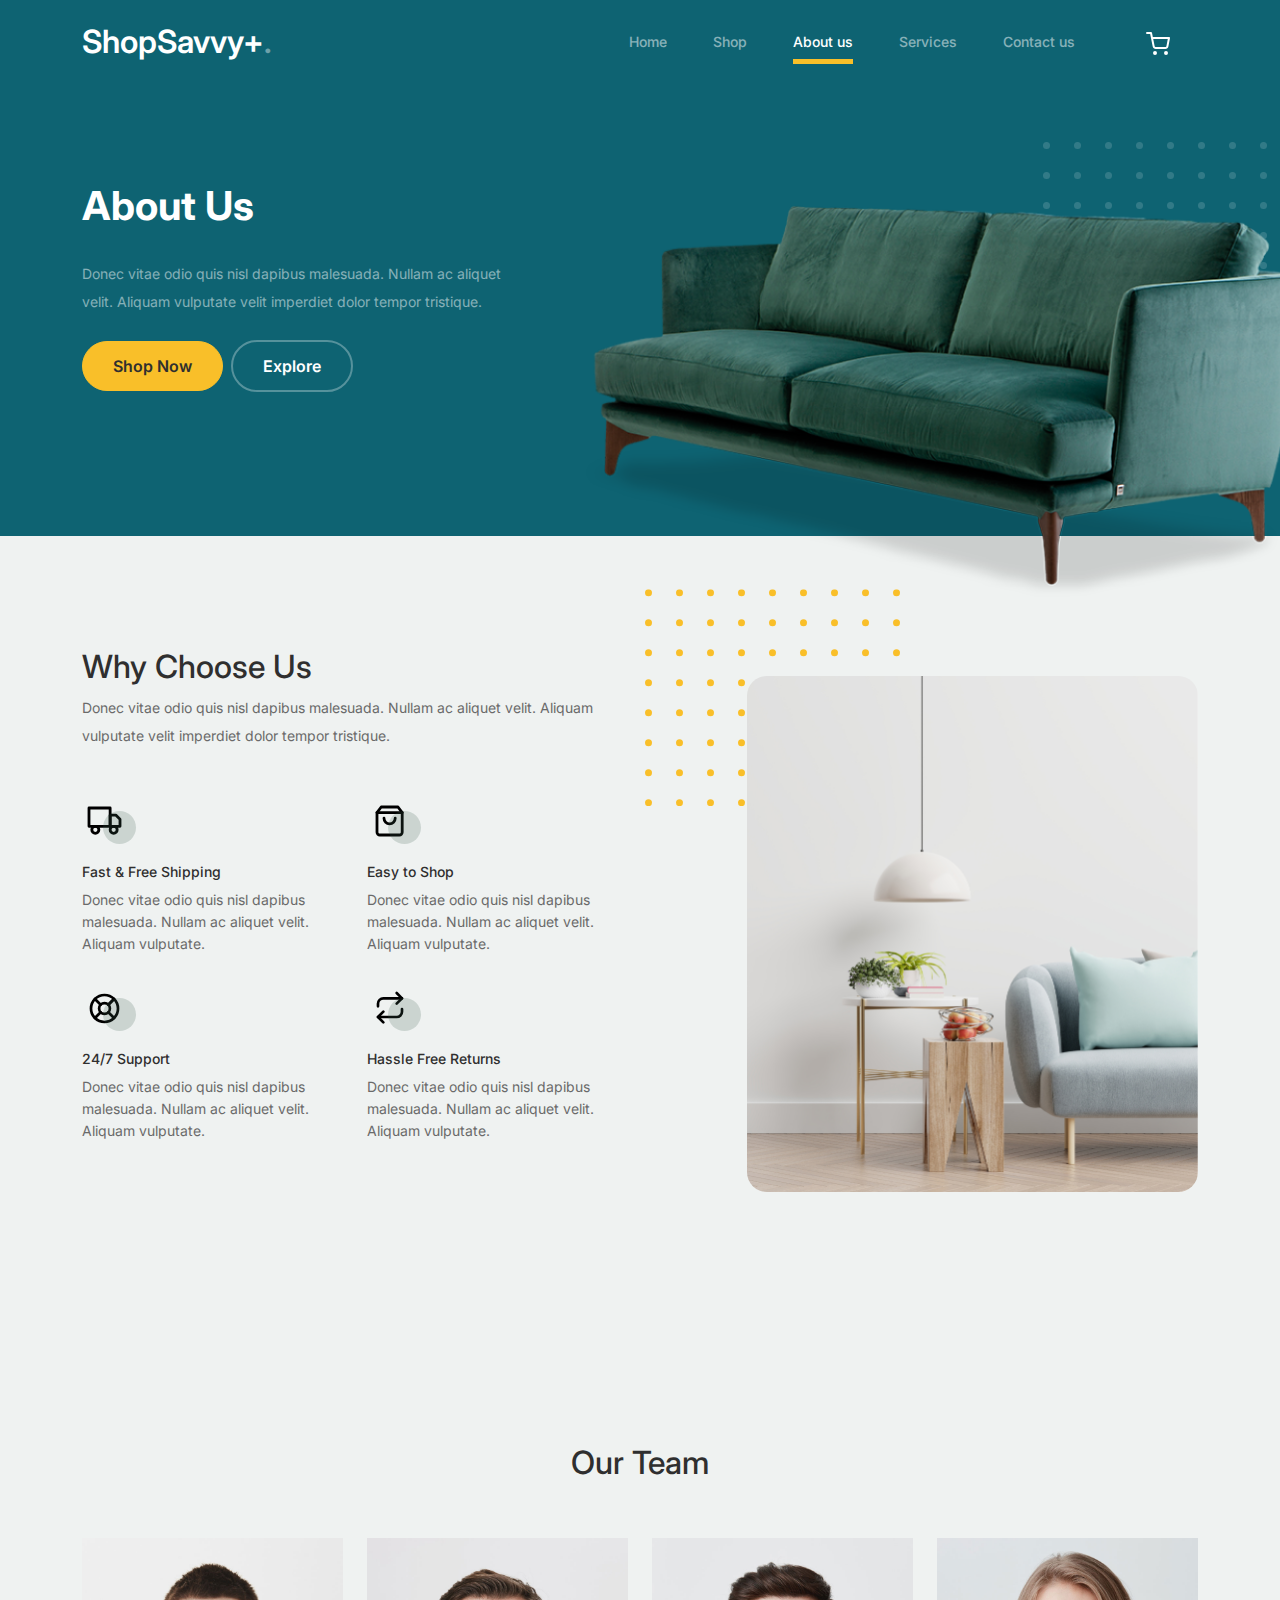
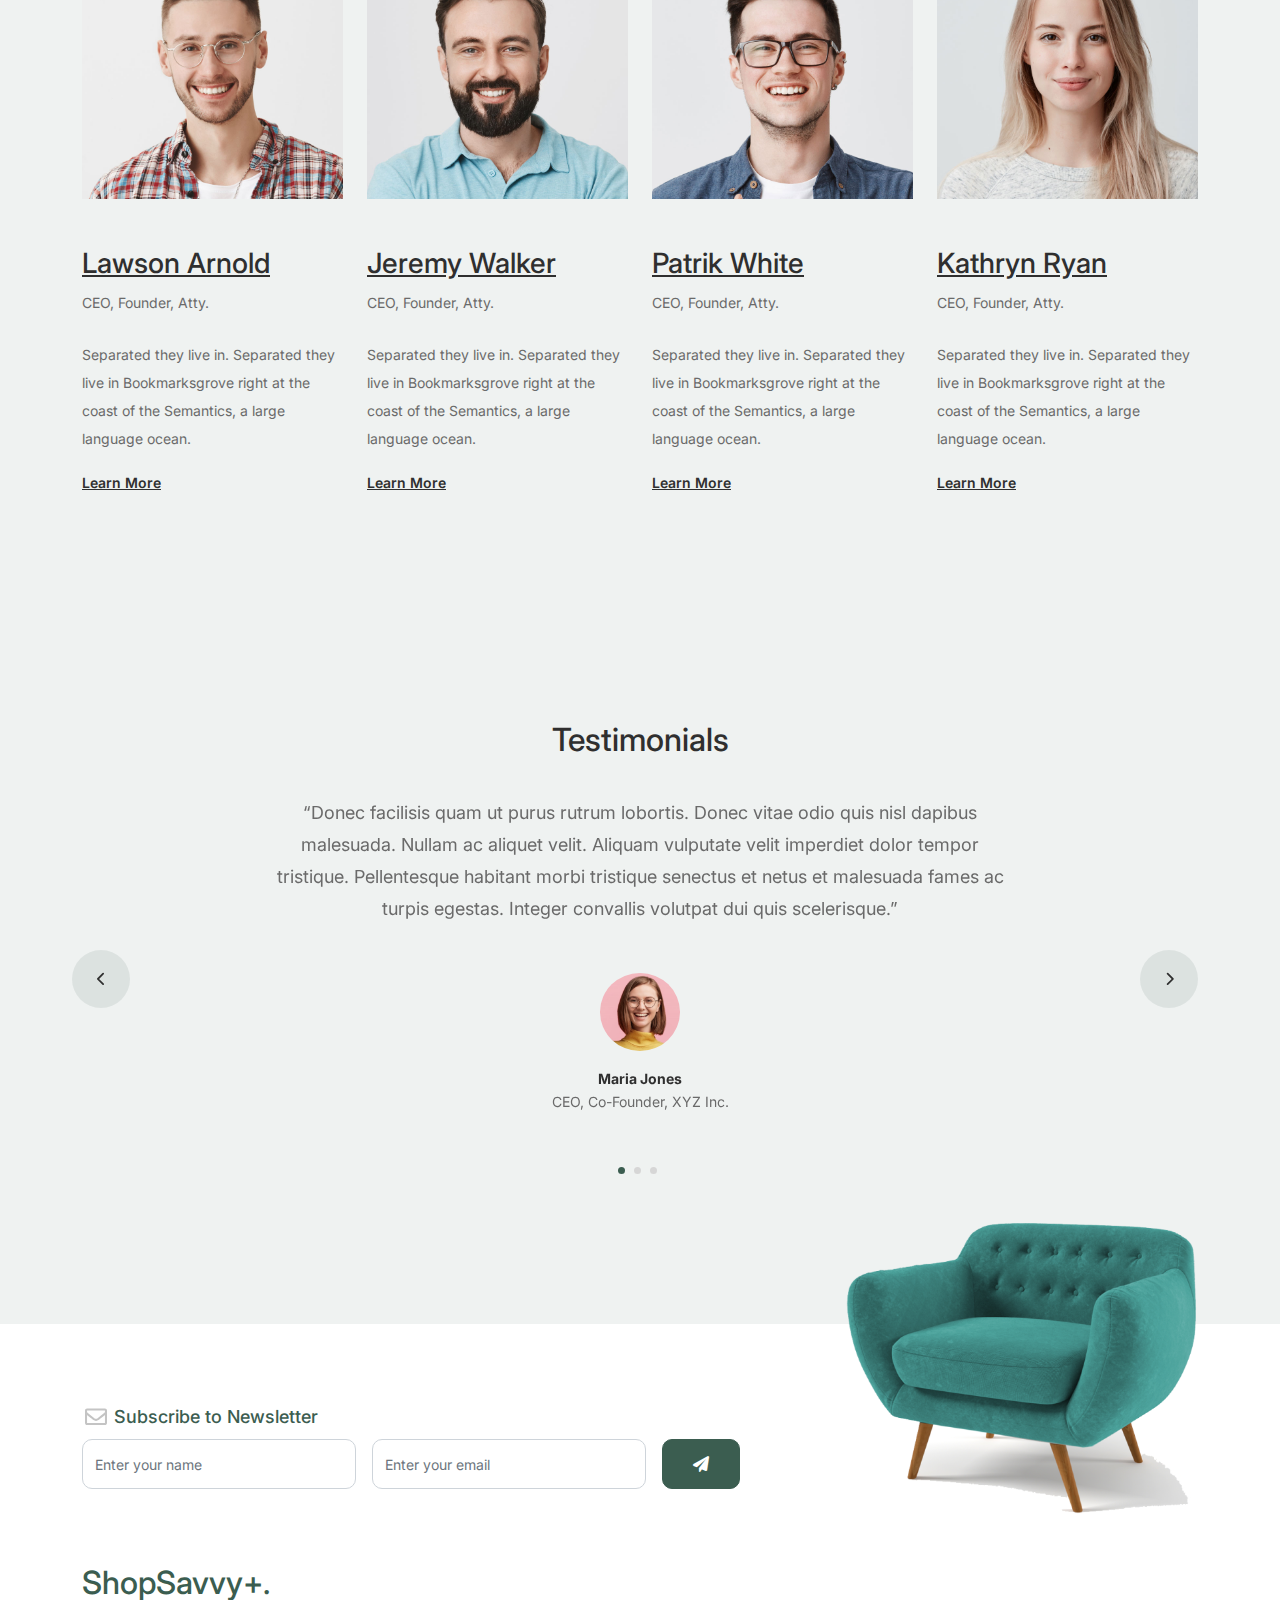
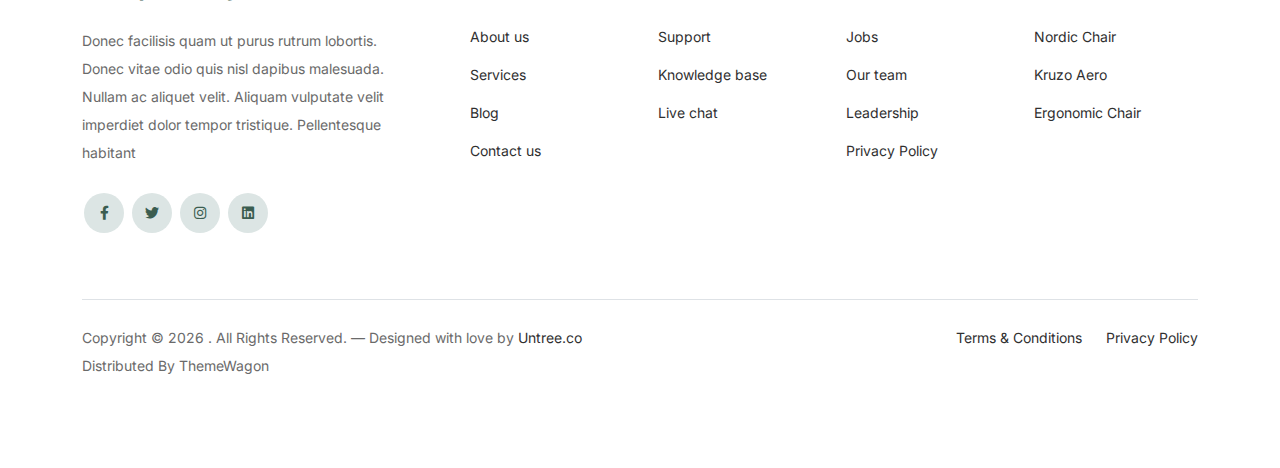
==== commit 4c6fa933: "Commit 2: Navbar Changes" ====
--- a/ShopSavvy+/about.html
+++ b/ShopSavvy+/about.html
@@ -1,428 +1,562 @@
 <!-- /*
 * Bootstrap 5
-* Template Name: Furni
+* Template Name: ShopSavvy+
 * Template Author: Untree.co
 * Template URI: https://untree.co/
 * License: https://creativecommons.org/licenses/by/3.0/
 */ -->
-<!doctype html>
+<!DOCTYPE html>
 <html lang="en">
-<head>
-  <meta charset="utf-8">
-  <meta name="viewport" content="width=device-width, initial-scale=1, shrink-to-fit=no">
-  <meta name="author" content="Untree.co">
-  <link rel="shortcut icon" href="favicon.png">
-
-  <meta name="description" content="" />
-  <meta name="keywords" content="bootstrap, bootstrap4" />
-
-		<!-- Bootstrap CSS -->
-		<link href="css/bootstrap.min.css" rel="stylesheet">
-		<link href="https://cdnjs.cloudflare.com/ajax/libs/font-awesome/6.0.0-beta3/css/all.min.css" rel="stylesheet">
-		<link href="css/tiny-slider.css" rel="stylesheet">
-		<link href="css/style.css" rel="stylesheet">
-		<title>Furni Free Bootstrap 5 Template for Furniture and Interior Design Websites by Untree.co </title>
-	</head>
-
-	<body>
-
-		<!-- Start Header/Navigation -->
-		<nav class="custom-navbar navbar navbar navbar-expand-md navbar-dark bg-dark" arial-label="Furni navigation bar">
-
-			<div class="container">
-				<a class="navbar-brand" href="index.html">Furni<span>.</span></a>
-
-				<button class="navbar-toggler" type="button" data-bs-toggle="collapse" data-bs-target="#navbarsFurni" aria-controls="navbarsFurni" aria-expanded="false" aria-label="Toggle navigation">
-					<span class="navbar-toggler-icon"></span>
-				</button>
-
-				<div class="collapse navbar-collapse" id="navbarsFurni">
-					<ul class="custom-navbar-nav navbar-nav ms-auto mb-2 mb-md-0">
-						<li class="nav-item ">
-							<a class="nav-link" href="index.html">Home</a>
-						</li>
-						<li><a class="nav-link" href="shop.html">Shop</a></li>
-						<li class="active"><a class="nav-link" href="about.html">About us</a></li>
-						<li><a class="nav-link" href="services.html">Services</a></li>
-						<li><a class="nav-link" href="blog.html">Blog</a></li>
-						<li><a class="nav-link" href="contact.html">Contact us</a></li>
-					</ul>
-
-					<ul class="custom-navbar-cta navbar-nav mb-2 mb-md-0 ms-5">
-						<li><a class="nav-link" href="#"><img src="images/user.svg"></a></li>
-						<li><a class="nav-link" href="cart.html"><img src="images/cart.svg"></a></li>
-					</ul>
-				</div>
-			</div>
-				
-		</nav>
-		<!-- End Header/Navigation -->
-
-		<!-- Start Hero Section -->
-			<div class="hero">
-				<div class="container">
-					<div class="row justify-content-between">
-						<div class="col-lg-5">
-							<div class="intro-excerpt">
-								<h1>About Us</h1>
-								<p class="mb-4">Donec vitae odio quis nisl dapibus malesuada. Nullam ac aliquet velit. Aliquam vulputate velit imperdiet dolor tempor tristique.</p>
-								<p><a href="" class="btn btn-secondary me-2">Shop Now</a><a href="#" class="btn btn-white-outline">Explore</a></p>
-							</div>
-						</div>
-						<div class="col-lg-7">
-							<div class="hero-img-wrap">
-								<img src="images/couch.png" class="img-fluid">
-							</div>
-						</div>
-					</div>
-				</div>
-			</div>
-		<!-- End Hero Section -->
-
-		
-
-		<!-- Start Why Choose Us Section -->
-		<div class="why-choose-section">
-			<div class="container">
-				<div class="row justify-content-between align-items-center">
-					<div class="col-lg-6">
-						<h2 class="section-title">Why Choose Us</h2>
-						<p>Donec vitae odio quis nisl dapibus malesuada. Nullam ac aliquet velit. Aliquam vulputate velit imperdiet dolor tempor tristique.</p>
-
-						<div class="row my-5">
-							<div class="col-6 col-md-6">
-								<div class="feature">
-									<div class="icon">
-										<img src="images/truck.svg" alt="Image" class="imf-fluid">
-									</div>
-									<h3>Fast &amp; Free Shipping</h3>
-									<p>Donec vitae odio quis nisl dapibus malesuada. Nullam ac aliquet velit. Aliquam vulputate.</p>
-								</div>
-							</div>
-
-							<div class="col-6 col-md-6">
-								<div class="feature">
-									<div class="icon">
-										<img src="images/bag.svg" alt="Image" class="imf-fluid">
-									</div>
-									<h3>Easy to Shop</h3>
-									<p>Donec vitae odio quis nisl dapibus malesuada. Nullam ac aliquet velit. Aliquam vulputate.</p>
-								</div>
-							</div>
-
-							<div class="col-6 col-md-6">
-								<div class="feature">
-									<div class="icon">
-										<img src="images/support.svg" alt="Image" class="imf-fluid">
-									</div>
-									<h3>24/7 Support</h3>
-									<p>Donec vitae odio quis nisl dapibus malesuada. Nullam ac aliquet velit. Aliquam vulputate.</p>
-								</div>
-							</div>
-
-							<div class="col-6 col-md-6">
-								<div class="feature">
-									<div class="icon">
-										<img src="images/return.svg" alt="Image" class="imf-fluid">
-									</div>
-									<h3>Hassle Free Returns</h3>
-									<p>Donec vitae odio quis nisl dapibus malesuada. Nullam ac aliquet velit. Aliquam vulputate.</p>
-								</div>
-							</div>
-
-						</div>
-					</div>
-
-					<div class="col-lg-5">
-						<div class="img-wrap">
-							<img src="images/why-choose-us-img.jpg" alt="Image" class="img-fluid">
-						</div>
-					</div>
-
-				</div>
-			</div>
-		</div>
-		<!-- End Why Choose Us Section -->
-
-		<!-- Start Team Section -->
-		<div class="untree_co-section">
-			<div class="container">
-
-				<div class="row mb-5">
-					<div class="col-lg-5 mx-auto text-center">
-						<h2 class="section-title">Our Team</h2>
-					</div>
-				</div>
-
-				<div class="row">
-
-					<!-- Start Column 1 -->
-					<div class="col-12 col-md-6 col-lg-3 mb-5 mb-md-0">
-						<img src="images/person_1.jpg" class="img-fluid mb-5">
-						<h3 clas><a href="#"><span class="">Lawson</span> Arnold</a></h3>
+  <head>
+    <meta charset="utf-8" />
+    <meta
+      name="viewport"
+      content="width=device-width, initial-scale=1, shrink-to-fit=no"
+    />
+    <meta name="author" content="Untree.co" />
+    <link rel="shortcut icon" href="favicon.png" />
+
+    <meta name="description" content="" />
+    <meta name="keywords" content="bootstrap, bootstrap4" />
+
+    <!-- Bootstrap CSS -->
+    <link href="css/bootstrap.min.css" rel="stylesheet" />
+    <link
+      href="https://cdnjs.cloudflare.com/ajax/libs/font-awesome/6.0.0-beta3/css/all.min.css"
+      rel="stylesheet"
+    />
+    <link href="css/tiny-slider.css" rel="stylesheet" />
+    <link href="css/style.css" rel="stylesheet" />
+    <title>ShopSavvy+</title>
+  </head>
+
+  <body>
+    <!-- Start Header/Navigation -->
+    <nav
+      class="custom-navbar navbar navbar navbar-expand-md navbar-dark bg-dark"
+      arial-label="ShopSavvy+ navigation bar"
+    >
+      <div class="container">
+        <a class="navbar-brand" href="index.html">ShopSavvy+<span>.</span></a>
+
+        <button
+          class="navbar-toggler"
+          type="button"
+          data-bs-toggle="collapse"
+          data-bs-target="#navbarsShopSavvy+"
+          aria-controls="navbarsShopSavvy+"
+          aria-expanded="false"
+          aria-label="Toggle navigation"
+        >
+          <span class="navbar-toggler-icon"></span>
+        </button>
+
+        <div class="collapse navbar-collapse" id="navbarsShopSavvy+">
+          <ul class="custom-navbar-nav navbar-nav ms-auto mb-2 mb-md-0">
+            <li class="nav-item">
+              <a class="nav-link" href="index.html">Home</a>
+            </li>
+            <li><a class="nav-link" href="shop.html">Shop</a></li>
+            <li class="active">
+              <a class="nav-link" href="about.html">About us</a>
+            </li>
+            <li><a class="nav-link" href="services.html">Services</a></li>
+            <li><a class="nav-link" href="contact.html">Contact us</a></li>
+          </ul>
+
+          <ul class="custom-navbar-cta navbar-nav mb-2 mb-md-0 ms-5">
+            <li>
+              <a class="nav-link" href="cart.html"
+                ><img src="images/cart.svg"
+              /></a>
+            </li>
+          </ul>
+        </div>
+      </div>
+    </nav>
+    <!-- End Header/Navigation -->
+
+    <!-- Start Hero Section -->
+    <div class="hero">
+      <div class="container">
+        <div class="row justify-content-between">
+          <div class="col-lg-5">
+            <div class="intro-excerpt">
+              <h1>About Us</h1>
+              <p class="mb-4">
+                Donec vitae odio quis nisl dapibus malesuada. Nullam ac aliquet
+                velit. Aliquam vulputate velit imperdiet dolor tempor tristique.
+              </p>
+              <p>
+                <a href="" class="btn btn-secondary me-2">Shop Now</a
+                ><a href="#" class="btn btn-white-outline">Explore</a>
+              </p>
+            </div>
+          </div>
+          <div class="col-lg-7">
+            <div class="hero-img-wrap">
+              <img src="images/couch.png" class="img-fluid" />
+            </div>
+          </div>
+        </div>
+      </div>
+    </div>
+    <!-- End Hero Section -->
+
+    <!-- Start Why Choose Us Section -->
+    <div class="why-choose-section">
+      <div class="container">
+        <div class="row justify-content-between align-items-center">
+          <div class="col-lg-6">
+            <h2 class="section-title">Why Choose Us</h2>
+            <p>
+              Donec vitae odio quis nisl dapibus malesuada. Nullam ac aliquet
+              velit. Aliquam vulputate velit imperdiet dolor tempor tristique.
+            </p>
+
+            <div class="row my-5">
+              <div class="col-6 col-md-6">
+                <div class="feature">
+                  <div class="icon">
+                    <img src="images/truck.svg" alt="Image" class="imf-fluid" />
+                  </div>
+                  <h3>Fast &amp; Free Shipping</h3>
+                  <p>
+                    Donec vitae odio quis nisl dapibus malesuada. Nullam ac
+                    aliquet velit. Aliquam vulputate.
+                  </p>
+                </div>
+              </div>
+
+              <div class="col-6 col-md-6">
+                <div class="feature">
+                  <div class="icon">
+                    <img src="images/bag.svg" alt="Image" class="imf-fluid" />
+                  </div>
+                  <h3>Easy to Shop</h3>
+                  <p>
+                    Donec vitae odio quis nisl dapibus malesuada. Nullam ac
+                    aliquet velit. Aliquam vulputate.
+                  </p>
+                </div>
+              </div>
+
+              <div class="col-6 col-md-6">
+                <div class="feature">
+                  <div class="icon">
+                    <img
+                      src="images/support.svg"
+                      alt="Image"
+                      class="imf-fluid"
+                    />
+                  </div>
+                  <h3>24/7 Support</h3>
+                  <p>
+                    Donec vitae odio quis nisl dapibus malesuada. Nullam ac
+                    aliquet velit. Aliquam vulputate.
+                  </p>
+                </div>
+              </div>
+
+              <div class="col-6 col-md-6">
+                <div class="feature">
+                  <div class="icon">
+                    <img
+                      src="images/return.svg"
+                      alt="Image"
+                      class="imf-fluid"
+                    />
+                  </div>
+                  <h3>Hassle Free Returns</h3>
+                  <p>
+                    Donec vitae odio quis nisl dapibus malesuada. Nullam ac
+                    aliquet velit. Aliquam vulputate.
+                  </p>
+                </div>
+              </div>
+            </div>
+          </div>
+
+          <div class="col-lg-5">
+            <div class="img-wrap">
+              <img
+                src="images/why-choose-us-img.jpg"
+                alt="Image"
+                class="img-fluid"
+              />
+            </div>
+          </div>
+        </div>
+      </div>
+    </div>
+    <!-- End Why Choose Us Section -->
+
+    <!-- Start Team Section -->
+    <div class="untree_co-section">
+      <div class="container">
+        <div class="row mb-5">
+          <div class="col-lg-5 mx-auto text-center">
+            <h2 class="section-title">Our Team</h2>
+          </div>
+        </div>
+
+        <div class="row">
+          <!-- Start Column 1 -->
+          <div class="col-12 col-md-6 col-lg-3 mb-5 mb-md-0">
+            <img src="images/person_1.jpg" class="img-fluid mb-5" />
+            <h3 clas>
+              <a href="#"><span class="">Lawson</span> Arnold</a>
+            </h3>
             <span class="d-block position mb-4">CEO, Founder, Atty.</span>
-            <p>Separated they live in.
-            Separated they live in Bookmarksgrove right at the coast of the Semantics, a large language ocean.</p>
-            <p class="mb-0"><a href="#" class="more dark">Learn More <span class="icon-arrow_forward"></span></a></p>
-					</div> 
-					<!-- End Column 1 -->
-
-					<!-- Start Column 2 -->
-					<div class="col-12 col-md-6 col-lg-3 mb-5 mb-md-0">
-						<img src="images/person_2.jpg" class="img-fluid mb-5">
-
-						<h3 clas><a href="#"><span class="">Jeremy</span> Walker</a></h3>
+            <p>
+              Separated they live in. Separated they live in Bookmarksgrove
+              right at the coast of the Semantics, a large language ocean.
+            </p>
+            <p class="mb-0">
+              <a href="#" class="more dark"
+                >Learn More <span class="icon-arrow_forward"></span
+              ></a>
+            </p>
+          </div>
+          <!-- End Column 1 -->
+
+          <!-- Start Column 2 -->
+          <div class="col-12 col-md-6 col-lg-3 mb-5 mb-md-0">
+            <img src="images/person_2.jpg" class="img-fluid mb-5" />
+
+            <h3 clas>
+              <a href="#"><span class="">Jeremy</span> Walker</a>
+            </h3>
             <span class="d-block position mb-4">CEO, Founder, Atty.</span>
-            <p>Separated they live in.
-            Separated they live in Bookmarksgrove right at the coast of the Semantics, a large language ocean.</p>
-            <p class="mb-0"><a href="#" class="more dark">Learn More <span class="icon-arrow_forward"></span></a></p>
-
-					</div> 
-					<!-- End Column 2 -->
-
-					<!-- Start Column 3 -->
-					<div class="col-12 col-md-6 col-lg-3 mb-5 mb-md-0">
-						<img src="images/person_3.jpg" class="img-fluid mb-5">
-						<h3 clas><a href="#"><span class="">Patrik</span> White</a></h3>
+            <p>
+              Separated they live in. Separated they live in Bookmarksgrove
+              right at the coast of the Semantics, a large language ocean.
+            </p>
+            <p class="mb-0">
+              <a href="#" class="more dark"
+                >Learn More <span class="icon-arrow_forward"></span
+              ></a>
+            </p>
+          </div>
+          <!-- End Column 2 -->
+
+          <!-- Start Column 3 -->
+          <div class="col-12 col-md-6 col-lg-3 mb-5 mb-md-0">
+            <img src="images/person_3.jpg" class="img-fluid mb-5" />
+            <h3 clas>
+              <a href="#"><span class="">Patrik</span> White</a>
+            </h3>
             <span class="d-block position mb-4">CEO, Founder, Atty.</span>
-            <p>Separated they live in.
-            Separated they live in Bookmarksgrove right at the coast of the Semantics, a large language ocean.</p>
-            <p class="mb-0"><a href="#" class="more dark">Learn More <span class="icon-arrow_forward"></span></a></p>
-					</div> 
-					<!-- End Column 3 -->
-
-					<!-- Start Column 4 -->
-					<div class="col-12 col-md-6 col-lg-3 mb-5 mb-md-0">
-						<img src="images/person_4.jpg" class="img-fluid mb-5">
-
-						<h3 clas><a href="#"><span class="">Kathryn</span> Ryan</a></h3>
+            <p>
+              Separated they live in. Separated they live in Bookmarksgrove
+              right at the coast of the Semantics, a large language ocean.
+            </p>
+            <p class="mb-0">
+              <a href="#" class="more dark"
+                >Learn More <span class="icon-arrow_forward"></span
+              ></a>
+            </p>
+          </div>
+          <!-- End Column 3 -->
+
+          <!-- Start Column 4 -->
+          <div class="col-12 col-md-6 col-lg-3 mb-5 mb-md-0">
+            <img src="images/person_4.jpg" class="img-fluid mb-5" />
+
+            <h3 clas>
+              <a href="#"><span class="">Kathryn</span> Ryan</a>
+            </h3>
             <span class="d-block position mb-4">CEO, Founder, Atty.</span>
-            <p>Separated they live in.
-            Separated they live in Bookmarksgrove right at the coast of the Semantics, a large language ocean.</p>
-            <p class="mb-0"><a href="#" class="more dark">Learn More <span class="icon-arrow_forward"></span></a></p>
-
-          
-					</div> 
-					<!-- End Column 4 -->
-
-					
-
-				</div>
-			</div>
-		</div>
-		<!-- End Team Section -->
-
-		
-
-		<!-- Start Testimonial Slider -->
-		<div class="testimonial-section before-footer-section">
-			<div class="container">
-				<div class="row">
-					<div class="col-lg-7 mx-auto text-center">
-						<h2 class="section-title">Testimonials</h2>
-					</div>
-				</div>
-
-				<div class="row justify-content-center">
-					<div class="col-lg-12">
-						<div class="testimonial-slider-wrap text-center">
-
-							<div id="testimonial-nav">
-								<span class="prev" data-controls="prev"><span class="fa fa-chevron-left"></span></span>
-								<span class="next" data-controls="next"><span class="fa fa-chevron-right"></span></span>
-							</div>
-
-							<div class="testimonial-slider">
-								
-								<div class="item">
-									<div class="row justify-content-center">
-										<div class="col-lg-8 mx-auto">
-
-											<div class="testimonial-block text-center">
-												<blockquote class="mb-5">
-													<p>&ldquo;Donec facilisis quam ut purus rutrum lobortis. Donec vitae odio quis nisl dapibus malesuada. Nullam ac aliquet velit. Aliquam vulputate velit imperdiet dolor tempor tristique. Pellentesque habitant morbi tristique senectus et netus et malesuada fames ac turpis egestas. Integer convallis volutpat dui quis scelerisque.&rdquo;</p>
-												</blockquote>
-
-												<div class="author-info">
-													<div class="author-pic">
-														<img src="images/person-1.png" alt="Maria Jones" class="img-fluid">
-													</div>
-													<h3 class="font-weight-bold">Maria Jones</h3>
-													<span class="position d-block mb-3">CEO, Co-Founder, XYZ Inc.</span>
-												</div>
-											</div>
-
-										</div>
-									</div>
-								</div> 
-								<!-- END item -->
-
-								<div class="item">
-									<div class="row justify-content-center">
-										<div class="col-lg-8 mx-auto">
-
-											<div class="testimonial-block text-center">
-												<blockquote class="mb-5">
-													<p>&ldquo;Donec facilisis quam ut purus rutrum lobortis. Donec vitae odio quis nisl dapibus malesuada. Nullam ac aliquet velit. Aliquam vulputate velit imperdiet dolor tempor tristique. Pellentesque habitant morbi tristique senectus et netus et malesuada fames ac turpis egestas. Integer convallis volutpat dui quis scelerisque.&rdquo;</p>
-												</blockquote>
-
-												<div class="author-info">
-													<div class="author-pic">
-														<img src="images/person-1.png" alt="Maria Jones" class="img-fluid">
-													</div>
-													<h3 class="font-weight-bold">Maria Jones</h3>
-													<span class="position d-block mb-3">CEO, Co-Founder, XYZ Inc.</span>
-												</div>
-											</div>
-
-										</div>
-									</div>
-								</div> 
-								<!-- END item -->
-
-								<div class="item">
-									<div class="row justify-content-center">
-										<div class="col-lg-8 mx-auto">
-
-											<div class="testimonial-block text-center">
-												<blockquote class="mb-5">
-													<p>&ldquo;Donec facilisis quam ut purus rutrum lobortis. Donec vitae odio quis nisl dapibus malesuada. Nullam ac aliquet velit. Aliquam vulputate velit imperdiet dolor tempor tristique. Pellentesque habitant morbi tristique senectus et netus et malesuada fames ac turpis egestas. Integer convallis volutpat dui quis scelerisque.&rdquo;</p>
-												</blockquote>
-
-												<div class="author-info">
-													<div class="author-pic">
-														<img src="images/person-1.png" alt="Maria Jones" class="img-fluid">
-													</div>
-													<h3 class="font-weight-bold">Maria Jones</h3>
-													<span class="position d-block mb-3">CEO, Co-Founder, XYZ Inc.</span>
-												</div>
-											</div>
-
-										</div>
-									</div>
-								</div> 
-								<!-- END item -->
-
-							</div>
-
-						</div>
-					</div>
-				</div>
-			</div>
-		</div>
-		<!-- End Testimonial Slider -->
-
-		
-
-		<!-- Start Footer Section -->
-		<footer class="footer-section">
-			<div class="container relative">
-
-				<div class="sofa-img">
-					<img src="images/sofa.png" alt="Image" class="img-fluid">
-				</div>
-
-				<div class="row">
-					<div class="col-lg-8">
-						<div class="subscription-form">
-							<h3 class="d-flex align-items-center"><span class="me-1"><img src="images/envelope-outline.svg" alt="Image" class="img-fluid"></span><span>Subscribe to Newsletter</span></h3>
-
-							<form action="#" class="row g-3">
-								<div class="col-auto">
-									<input type="text" class="form-control" placeholder="Enter your name">
-								</div>
-								<div class="col-auto">
-									<input type="email" class="form-control" placeholder="Enter your email">
-								</div>
-								<div class="col-auto">
-									<button class="btn btn-primary">
-										<span class="fa fa-paper-plane"></span>
-									</button>
-								</div>
-							</form>
-
-						</div>
-					</div>
-				</div>
-
-				<div class="row g-5 mb-5">
-					<div class="col-lg-4">
-						<div class="mb-4 footer-logo-wrap"><a href="#" class="footer-logo">Furni<span>.</span></a></div>
-						<p class="mb-4">Donec facilisis quam ut purus rutrum lobortis. Donec vitae odio quis nisl dapibus malesuada. Nullam ac aliquet velit. Aliquam vulputate velit imperdiet dolor tempor tristique. Pellentesque habitant</p>
-
-						<ul class="list-unstyled custom-social">
-							<li><a href="#"><span class="fa fa-brands fa-facebook-f"></span></a></li>
-							<li><a href="#"><span class="fa fa-brands fa-twitter"></span></a></li>
-							<li><a href="#"><span class="fa fa-brands fa-instagram"></span></a></li>
-							<li><a href="#"><span class="fa fa-brands fa-linkedin"></span></a></li>
-						</ul>
-					</div>
-
-					<div class="col-lg-8">
-						<div class="row links-wrap">
-							<div class="col-6 col-sm-6 col-md-3">
-								<ul class="list-unstyled">
-									<li><a href="#">About us</a></li>
-									<li><a href="#">Services</a></li>
-									<li><a href="#">Blog</a></li>
-									<li><a href="#">Contact us</a></li>
-								</ul>
-							</div>
-
-							<div class="col-6 col-sm-6 col-md-3">
-								<ul class="list-unstyled">
-									<li><a href="#">Support</a></li>
-									<li><a href="#">Knowledge base</a></li>
-									<li><a href="#">Live chat</a></li>
-								</ul>
-							</div>
-
-							<div class="col-6 col-sm-6 col-md-3">
-								<ul class="list-unstyled">
-									<li><a href="#">Jobs</a></li>
-									<li><a href="#">Our team</a></li>
-									<li><a href="#">Leadership</a></li>
-									<li><a href="#">Privacy Policy</a></li>
-								</ul>
-							</div>
-
-							<div class="col-6 col-sm-6 col-md-3">
-								<ul class="list-unstyled">
-									<li><a href="#">Nordic Chair</a></li>
-									<li><a href="#">Kruzo Aero</a></li>
-									<li><a href="#">Ergonomic Chair</a></li>
-								</ul>
-							</div>
-						</div>
-					</div>
-
-				</div>
-
-				<div class="border-top copyright">
-					<div class="row pt-4">
-						<div class="col-lg-6">
-							<p class="mb-2 text-center text-lg-start">Copyright &copy;<script>document.write(new Date().getFullYear());</script>. All Rights Reserved. &mdash; Designed with love by <a href="https://untree.co">Untree.co</a> Distributed By <a hreff="https://themewagon.com">ThemeWagon</a>  <!-- License information: https://untree.co/license/ -->
-            </p>
-						</div>
-
-						<div class="col-lg-6 text-center text-lg-end">
-							<ul class="list-unstyled d-inline-flex ms-auto">
-								<li class="me-4"><a href="#">Terms &amp; Conditions</a></li>
-								<li><a href="#">Privacy Policy</a></li>
-							</ul>
-						</div>
-
-					</div>
-				</div>
-
-			</div>
-		</footer>
-		<!-- End Footer Section -->	
-
-
-		<script src="js/bootstrap.bundle.min.js"></script>
-		<script src="js/tiny-slider.js"></script>
-		<script src="js/custom.js"></script>
-	</body>
-
+            <p>
+              Separated they live in. Separated they live in Bookmarksgrove
+              right at the coast of the Semantics, a large language ocean.
+            </p>
+            <p class="mb-0">
+              <a href="#" class="more dark"
+                >Learn More <span class="icon-arrow_forward"></span
+              ></a>
+            </p>
+          </div>
+          <!-- End Column 4 -->
+        </div>
+      </div>
+    </div>
+    <!-- End Team Section -->
+
+    <!-- Start Testimonial Slider -->
+    <div class="testimonial-section before-footer-section">
+      <div class="container">
+        <div class="row">
+          <div class="col-lg-7 mx-auto text-center">
+            <h2 class="section-title">Testimonials</h2>
+          </div>
+        </div>
+
+        <div class="row justify-content-center">
+          <div class="col-lg-12">
+            <div class="testimonial-slider-wrap text-center">
+              <div id="testimonial-nav">
+                <span class="prev" data-controls="prev"
+                  ><span class="fa fa-chevron-left"></span
+                ></span>
+                <span class="next" data-controls="next"
+                  ><span class="fa fa-chevron-right"></span
+                ></span>
+              </div>
+
+              <div class="testimonial-slider">
+                <div class="item">
+                  <div class="row justify-content-center">
+                    <div class="col-lg-8 mx-auto">
+                      <div class="testimonial-block text-center">
+                        <blockquote class="mb-5">
+                          <p>
+                            &ldquo;Donec facilisis quam ut purus rutrum
+                            lobortis. Donec vitae odio quis nisl dapibus
+                            malesuada. Nullam ac aliquet velit. Aliquam
+                            vulputate velit imperdiet dolor tempor tristique.
+                            Pellentesque habitant morbi tristique senectus et
+                            netus et malesuada fames ac turpis egestas. Integer
+                            convallis volutpat dui quis scelerisque.&rdquo;
+                          </p>
+                        </blockquote>
+
+                        <div class="author-info">
+                          <div class="author-pic">
+                            <img
+                              src="images/person-1.png"
+                              alt="Maria Jones"
+                              class="img-fluid"
+                            />
+                          </div>
+                          <h3 class="font-weight-bold">Maria Jones</h3>
+                          <span class="position d-block mb-3"
+                            >CEO, Co-Founder, XYZ Inc.</span
+                          >
+                        </div>
+                      </div>
+                    </div>
+                  </div>
+                </div>
+                <!-- END item -->
+
+                <div class="item">
+                  <div class="row justify-content-center">
+                    <div class="col-lg-8 mx-auto">
+                      <div class="testimonial-block text-center">
+                        <blockquote class="mb-5">
+                          <p>
+                            &ldquo;Donec facilisis quam ut purus rutrum
+                            lobortis. Donec vitae odio quis nisl dapibus
+                            malesuada. Nullam ac aliquet velit. Aliquam
+                            vulputate velit imperdiet dolor tempor tristique.
+                            Pellentesque habitant morbi tristique senectus et
+                            netus et malesuada fames ac turpis egestas. Integer
+                            convallis volutpat dui quis scelerisque.&rdquo;
+                          </p>
+                        </blockquote>
+
+                        <div class="author-info">
+                          <div class="author-pic">
+                            <img
+                              src="images/person-1.png"
+                              alt="Maria Jones"
+                              class="img-fluid"
+                            />
+                          </div>
+                          <h3 class="font-weight-bold">Maria Jones</h3>
+                          <span class="position d-block mb-3"
+                            >CEO, Co-Founder, XYZ Inc.</span
+                          >
+                        </div>
+                      </div>
+                    </div>
+                  </div>
+                </div>
+                <!-- END item -->
+
+                <div class="item">
+                  <div class="row justify-content-center">
+                    <div class="col-lg-8 mx-auto">
+                      <div class="testimonial-block text-center">
+                        <blockquote class="mb-5">
+                          <p>
+                            &ldquo;Donec facilisis quam ut purus rutrum
+                            lobortis. Donec vitae odio quis nisl dapibus
+                            malesuada. Nullam ac aliquet velit. Aliquam
+                            vulputate velit imperdiet dolor tempor tristique.
+                            Pellentesque habitant morbi tristique senectus et
+                            netus et malesuada fames ac turpis egestas. Integer
+                            convallis volutpat dui quis scelerisque.&rdquo;
+                          </p>
+                        </blockquote>
+
+                        <div class="author-info">
+                          <div class="author-pic">
+                            <img
+                              src="images/person-1.png"
+                              alt="Maria Jones"
+                              class="img-fluid"
+                            />
+                          </div>
+                          <h3 class="font-weight-bold">Maria Jones</h3>
+                          <span class="position d-block mb-3"
+                            >CEO, Co-Founder, XYZ Inc.</span
+                          >
+                        </div>
+                      </div>
+                    </div>
+                  </div>
+                </div>
+                <!-- END item -->
+              </div>
+            </div>
+          </div>
+        </div>
+      </div>
+    </div>
+    <!-- End Testimonial Slider -->
+
+    <!-- Start Footer Section -->
+    <footer class="footer-section">
+      <div class="container relative">
+        <div class="sofa-img">
+          <img src="images/sofa.png" alt="Image" class="img-fluid" />
+        </div>
+
+        <div class="row">
+          <div class="col-lg-8">
+            <div class="subscription-form">
+              <h3 class="d-flex align-items-center">
+                <span class="me-1"
+                  ><img
+                    src="images/envelope-outline.svg"
+                    alt="Image"
+                    class="img-fluid" /></span
+                ><span>Subscribe to Newsletter</span>
+              </h3>
+
+              <form action="#" class="row g-3">
+                <div class="col-auto">
+                  <input
+                    type="text"
+                    class="form-control"
+                    placeholder="Enter your name"
+                  />
+                </div>
+                <div class="col-auto">
+                  <input
+                    type="email"
+                    class="form-control"
+                    placeholder="Enter your email"
+                  />
+                </div>
+                <div class="col-auto">
+                  <button class="btn btn-primary">
+                    <span class="fa fa-paper-plane"></span>
+                  </button>
+                </div>
+              </form>
+            </div>
+          </div>
+        </div>
+
+        <div class="row g-5 mb-5">
+          <div class="col-lg-4">
+            <div class="mb-4 footer-logo-wrap">
+              <a href="#" class="footer-logo">ShopSavvy+<span>.</span></a>
+            </div>
+            <p class="mb-4">
+              Donec facilisis quam ut purus rutrum lobortis. Donec vitae odio
+              quis nisl dapibus malesuada. Nullam ac aliquet velit. Aliquam
+              vulputate velit imperdiet dolor tempor tristique. Pellentesque
+              habitant
+            </p>
+
+            <ul class="list-unstyled custom-social">
+              <li>
+                <a href="#"><span class="fa fa-brands fa-facebook-f"></span></a>
+              </li>
+              <li>
+                <a href="#"><span class="fa fa-brands fa-twitter"></span></a>
+              </li>
+              <li>
+                <a href="#"><span class="fa fa-brands fa-instagram"></span></a>
+              </li>
+              <li>
+                <a href="#"><span class="fa fa-brands fa-linkedin"></span></a>
+              </li>
+            </ul>
+          </div>
+
+          <div class="col-lg-8">
+            <div class="row links-wrap">
+              <div class="col-6 col-sm-6 col-md-3">
+                <ul class="list-unstyled">
+                  <li><a href="#">About us</a></li>
+                  <li><a href="#">Services</a></li>
+                  <li><a href="#">Blog</a></li>
+                  <li><a href="#">Contact us</a></li>
+                </ul>
+              </div>
+
+              <div class="col-6 col-sm-6 col-md-3">
+                <ul class="list-unstyled">
+                  <li><a href="#">Support</a></li>
+                  <li><a href="#">Knowledge base</a></li>
+                  <li><a href="#">Live chat</a></li>
+                </ul>
+              </div>
+
+              <div class="col-6 col-sm-6 col-md-3">
+                <ul class="list-unstyled">
+                  <li><a href="#">Jobs</a></li>
+                  <li><a href="#">Our team</a></li>
+                  <li><a href="#">Leadership</a></li>
+                  <li><a href="#">Privacy Policy</a></li>
+                </ul>
+              </div>
+
+              <div class="col-6 col-sm-6 col-md-3">
+                <ul class="list-unstyled">
+                  <li><a href="#">Nordic Chair</a></li>
+                  <li><a href="#">Kruzo Aero</a></li>
+                  <li><a href="#">Ergonomic Chair</a></li>
+                </ul>
+              </div>
+            </div>
+          </div>
+        </div>
+
+        <div class="border-top copyright">
+          <div class="row pt-4">
+            <div class="col-lg-6">
+              <p class="mb-2 text-center text-lg-start">
+                Copyright &copy;
+                <script>
+                  document.write(new Date().getFullYear())
+                </script>
+                . All Rights Reserved. &mdash; Designed with love by
+                <a href="https://untree.co">Untree.co</a> Distributed By
+                <a hreff="https://themewagon.com">ThemeWagon</a>
+                <!-- License information: https://untree.co/license/ -->
+              </p>
+            </div>
+
+            <div class="col-lg-6 text-center text-lg-end">
+              <ul class="list-unstyled d-inline-flex ms-auto">
+                <li class="me-4"><a href="#">Terms &amp; Conditions</a></li>
+                <li><a href="#">Privacy Policy</a></li>
+              </ul>
+            </div>
+          </div>
+        </div>
+      </div>
+    </footer>
+    <!-- End Footer Section -->
+
+    <script src="js/bootstrap.bundle.min.js"></script>
+    <script src="js/tiny-slider.js"></script>
+    <script src="js/custom.js"></script>
+  </body>
 </html>
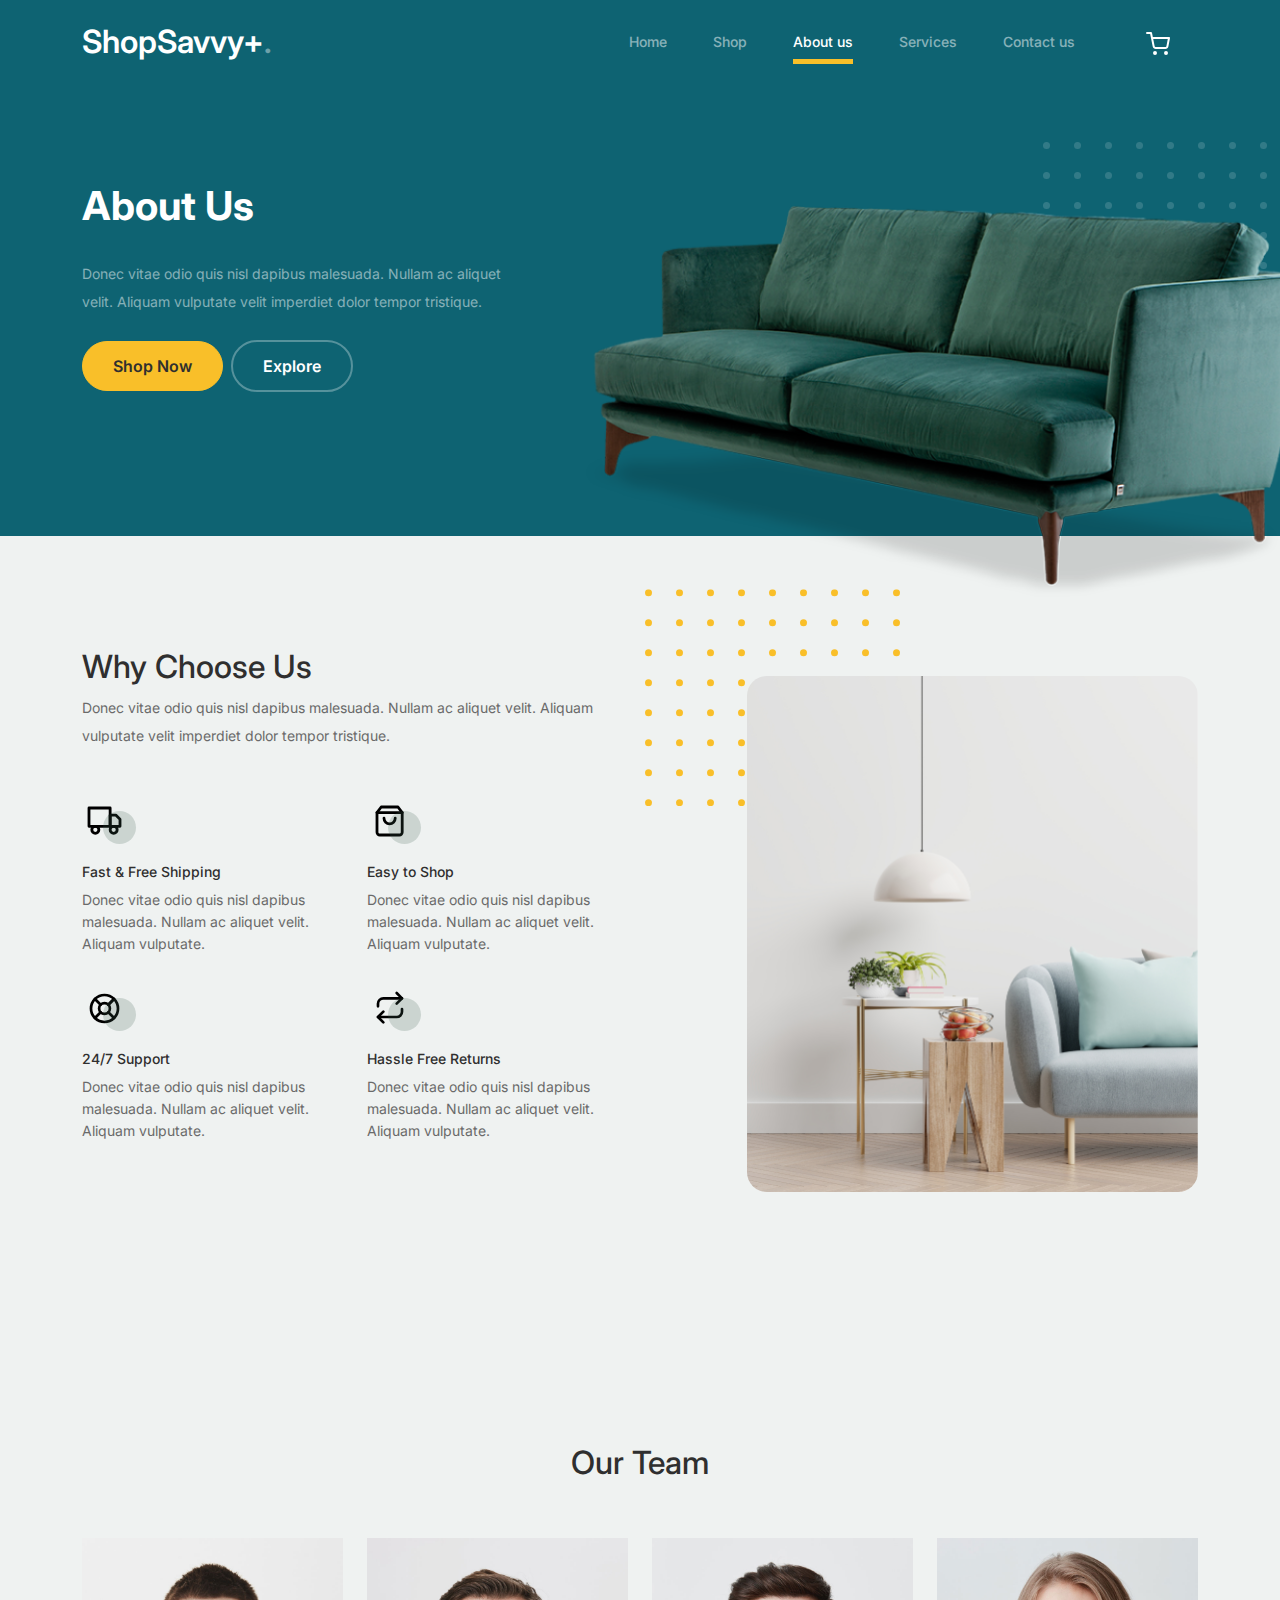
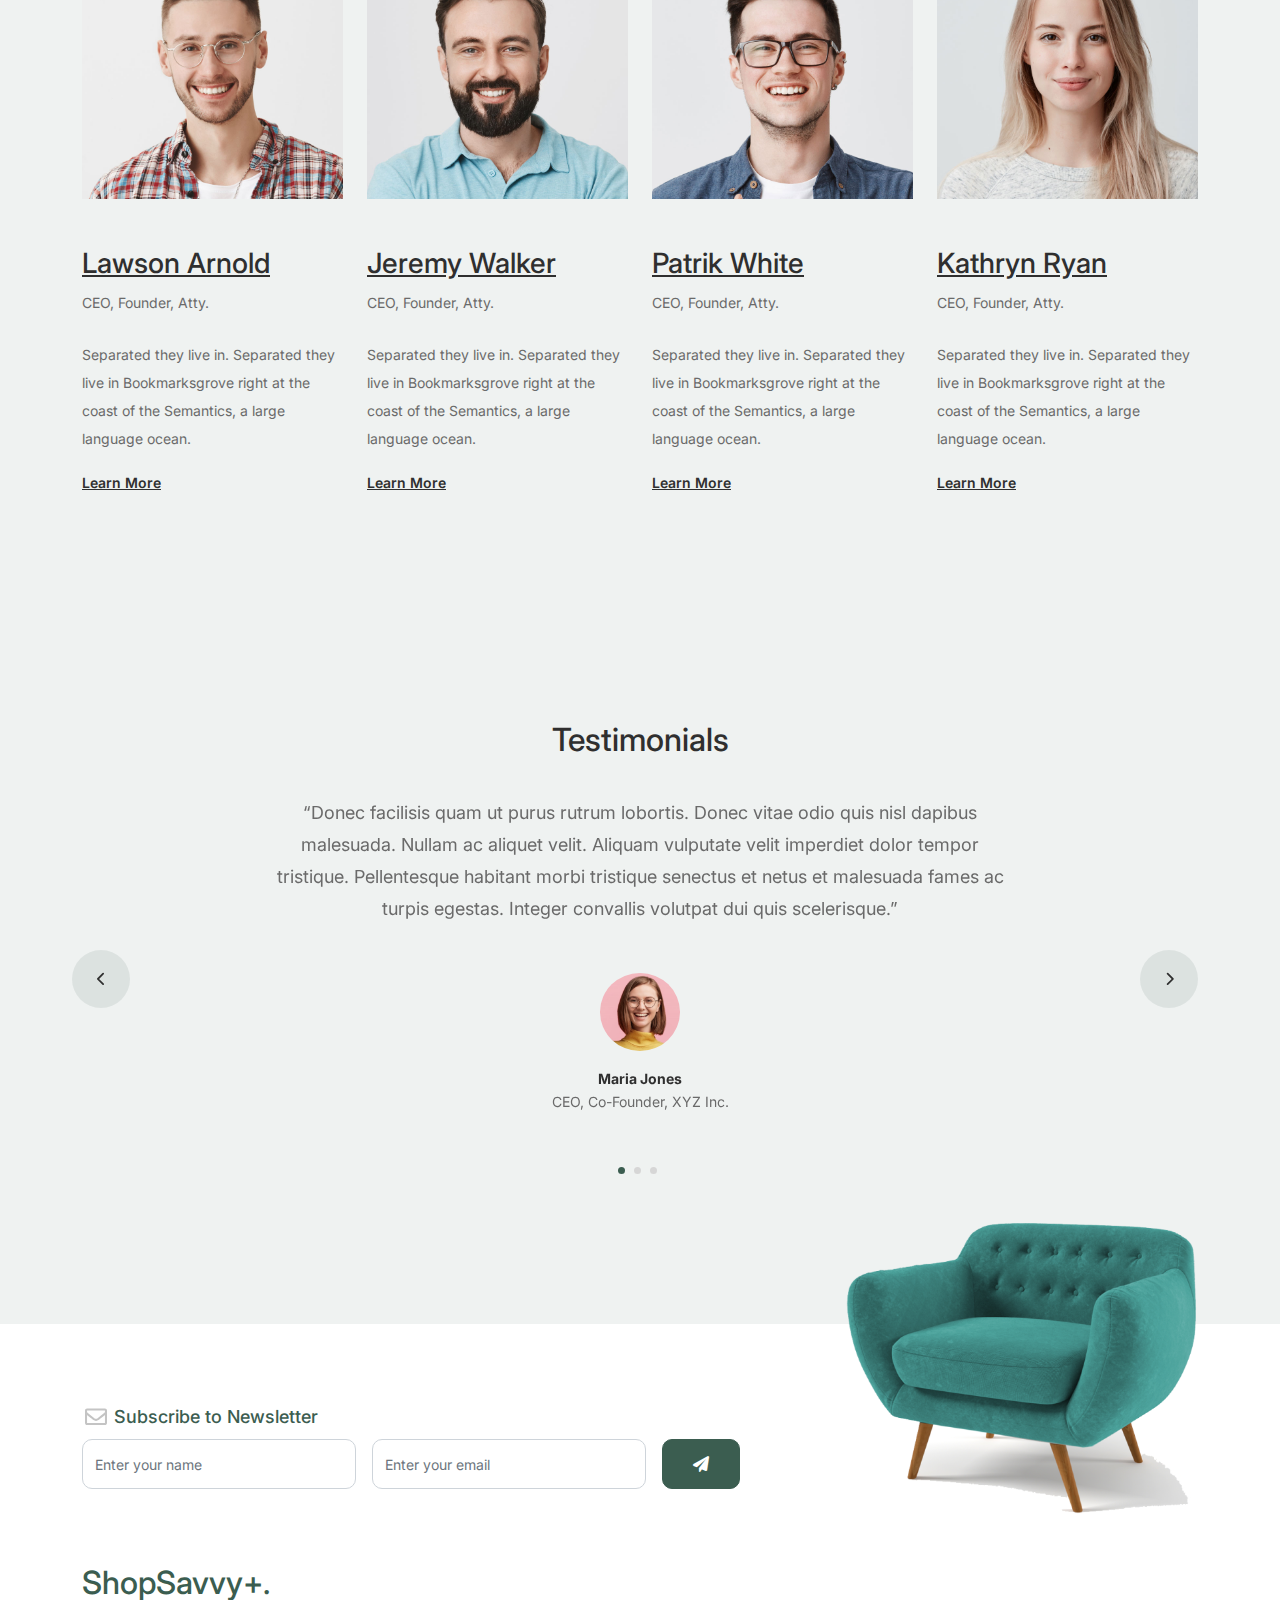
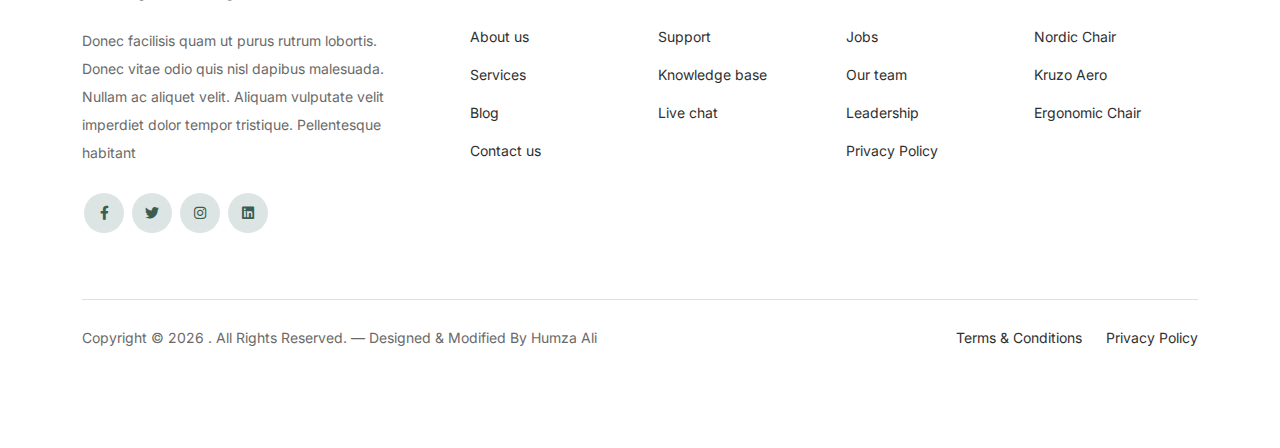
==== commit 8ef8d5c0: "Commit 3: Content Changes" ====
--- a/ShopSavvy+/about.html
+++ b/ShopSavvy+/about.html
@@ -1,10 +1,3 @@
-<!-- /*
-* Bootstrap 5
-* Template Name: ShopSavvy+
-* Template Author: Untree.co
-* Template URI: https://untree.co/
-* License: https://creativecommons.org/licenses/by/3.0/
-*/ -->
 <!DOCTYPE html>
 <html lang="en">
   <head>
@@ -536,9 +529,7 @@
                 <script>
                   document.write(new Date().getFullYear())
                 </script>
-                . All Rights Reserved. &mdash; Designed with love by
-                <a href="https://untree.co">Untree.co</a> Distributed By
-                <a hreff="https://themewagon.com">ThemeWagon</a>
+                . All Rights Reserved. &mdash; Designed & Modified By Humza Ali
                 <!-- License information: https://untree.co/license/ -->
               </p>
             </div>
